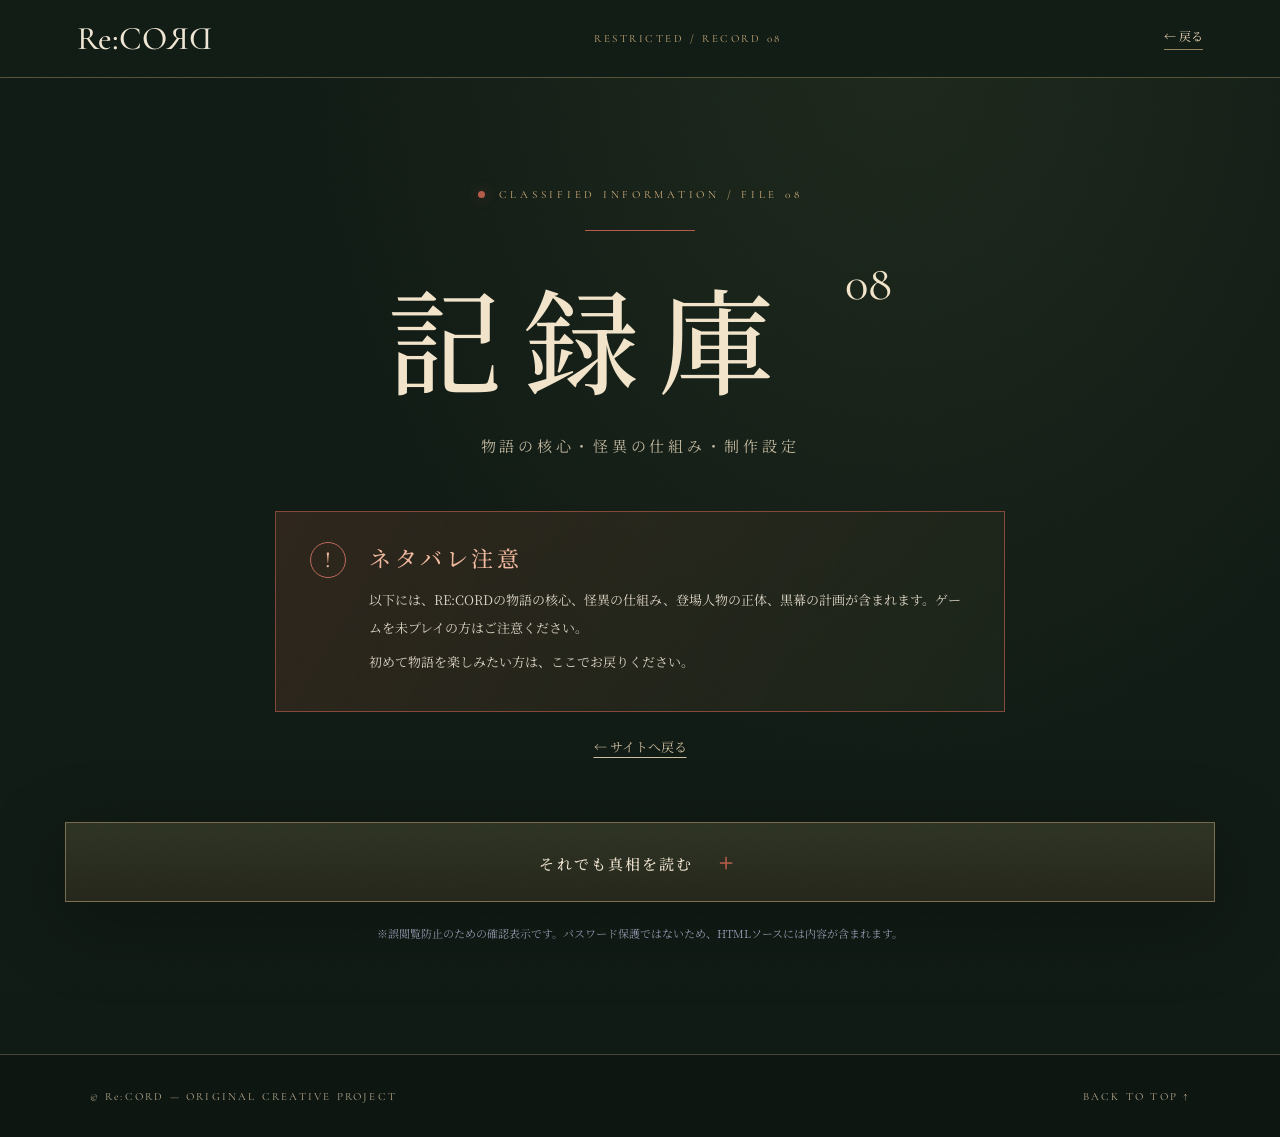
==== spoilers.html @ 34edbae8 "Add files via upload" ====
<!DOCTYPE html>

<html lang="ja">
<head>
<meta charset="utf-8"/>
<meta content="width=device-width, initial-scale=1" name="viewport"/>
<meta content="#111815" name="theme-color"/>
<!-- 自動検索によるネタバレ露出の低減。パスワード保護ではありません。 -->
<meta content="noindex,nofollow,noarchive,nosnippet" name="robots"/>
<meta content="Re:CORDの制作設定アーカイブ。ネタバレ注意。" name="description"/>
<title>記録庫 08｜Re:CORD — ネタバレ注意</title>
<link href="https://fonts.googleapis.com" rel="preconnect"/>
<link crossorigin="" href="https://fonts.gstatic.com" rel="preconnect"/>
<link href="https://fonts.googleapis.com/css2?family=Cormorant+Garamond:wght@400;500;600&amp;family=Noto+Sans+JP:wght@400;500;600&amp;family=Noto+Serif+JP:wght@400;500;600&amp;display=swap" rel="stylesheet"/>
<link href="style.css" rel="stylesheet"/>
<link href="night.css" rel="stylesheet"/>
<link href="spoilers.css" rel="stylesheet"/>
<link href="v8.css" rel="stylesheet"/><link href="v10.css" rel="stylesheet"/><link href="v11.css" rel="stylesheet"/><link href="v12.css" rel="stylesheet"/><link href="v13-wafu.css" rel="stylesheet"/></head>
<body class="spoiler-page">
<a class="skip-link" href="#main">メインコンテンツへ移動</a>
<div aria-hidden="true" class="film-grain"></div><div aria-hidden="true" class="scanline-overlay"></div>
<header class="archive-header">
<a aria-label="Re:CORD トップページへ戻る" class="archive-brand" href="index.html#top"><span aria-hidden="true">Re:CO<span class="mirrored">R</span><span class="mirrored">D</span></span></a>
<span>RESTRICTED / RECORD 08</span>
<a href="index.html#archive">← 戻る</a>
</header>
<main class="classified-main" id="main">
<section aria-labelledby="classifiedTitle" class="classified-hero">
<span class="classified-overline"><span aria-hidden="true" class="classified-light"></span> CLASSIFIED INFORMATION / FILE 08</span>
<div class="classified-rule"></div>
<h1 class="classified-title-japanese" id="classifiedTitle">記録庫 <span>08</span></h1>
<p class="classified-ja">物語の核心・怪異の仕組み・制作設定</p>
<div class="classified-alert" role="note"><span aria-hidden="true" class="warning-icon">!</span><div><strong>ネタバレ注意</strong><p>以下には、RE:CORDの物語の核心、怪異の仕組み、登場人物の正体、黒幕の計画が含まれます。ゲームを未プレイの方はご注意ください。</p><p>初めて物語を楽しみたい方は、ここでお戻りください。</p></div></div>
<div class="classified-actions"><a class="classified-back" href="index.html#archive">← サイトへ戻る</a></div>
</section>
<section aria-label="ネタバレの閲覧確認" class="classified-reveal">
<!-- details は明示操作するまで閉じている。シナリオの内容は下に格納。 -->
<details class="spoiler-gate" id="spoilerGate">
<summary><span class="gate-closed">それでも真相を読む <span aria-hidden="true">＋</span></span><span class="gate-open">記録を閉じる <span aria-hidden="true">－</span></span></summary>
<div class="spoiler-content" id="spoilerContent">
<div class="archive-reader-heading" id="recordIndex"><p class="archive-reader-overline">ACCESS GRANTED / CONFIDENTIAL RECORDS</p><h2>機密記録一覧</h2><p class="archive-reader-count">全13件の記録 ＋ 未確定事項</p><p class="archive-reader-description">読みたい項目を目次から選べます。以下は物語の核心を含む制作設定です。</p></div><details class="archive-mobile-index"><summary>記録の目次を開く<span>全14項目 ＋</span></summary><nav aria-label="記録庫の目次" class="archive-mobile-toc"><p class="archive-index-label">FILE INDEX / 目次</p><div class="archive-index-group"><p class="archive-index-group-title">01 / 世界と怪異</p><a href="#record-01"><span class="archive-index-number">01</span><span>伊良坂町と彼岸の秘密</span></a><a href="#record-02"><span class="archive-index-number">02</span><span>「十三段目」の発生条件</span></a><a href="#record-03"><span class="archive-index-number">03</span><span>写世（うつしよ）</span></a><a href="#record-04"><span class="archive-index-number">04</span><span>みどりさまの真実</span></a><a href="#record-05"><span class="archive-index-number">05</span><span>黒幕の計画</span></a></div><div class="archive-index-group"><p class="archive-index-group-title">02 / 事件と手がかり</p><a href="#record-06"><span class="archive-index-number">06</span><span>湊人と謎の少年の秘密</span></a><a href="#record-07"><span class="archive-index-number">07</span><span>灯寄せ（ひよせ）</span></a><a href="#record-08"><span class="archive-index-number">08</span><span>常世石（とこよいし）</span></a><a href="#record-09"><span class="archive-index-number">09</span><span>プロローグの詳細展開</span></a></div><div class="archive-index-group"><p class="archive-index-group-title">03 / 登場人物の秘密</p><a href="#record-10"><span class="archive-index-number">10</span><span>黒瀬朱音の秘密</span></a><a href="#record-11"><span class="archive-index-number">11</span><span>月森澪の正体と覚醒</span></a><a href="#record-12"><span class="archive-index-number">12</span><span>美原湊人の失踪の経緯</span></a><a href="#record-13"><span class="archive-index-number">13</span><span>謎の少年の道案内と結末</span></a></div><div class="archive-index-group"><p class="archive-index-group-title">04 / 未確定事項</p><a href="#record-14"><span class="archive-index-number">--</span><span>未確定の設定</span></a></div></nav></details><div class="archive-reading-layout"><nav aria-label="記録庫の目次" class="archive-toc"><p class="archive-index-label">FILE INDEX / 目次</p><div class="archive-index-group"><p class="archive-index-group-title">01 / 世界と怪異</p><a href="#record-01"><span class="archive-index-number">01</span><span>伊良坂町と彼岸の秘密</span></a><a href="#record-02"><span class="archive-index-number">02</span><span>「十三段目」の発生条件</span></a><a href="#record-03"><span class="archive-index-number">03</span><span>写世（うつしよ）</span></a><a href="#record-04"><span class="archive-index-number">04</span><span>みどりさまの真実</span></a><a href="#record-05"><span class="archive-index-number">05</span><span>黒幕の計画</span></a></div><div class="archive-index-group"><p class="archive-index-group-title">02 / 事件と手がかり</p><a href="#record-06"><span class="archive-index-number">06</span><span>湊人と謎の少年の秘密</span></a><a href="#record-07"><span class="archive-index-number">07</span><span>灯寄せ（ひよせ）</span></a><a href="#record-08"><span class="archive-index-number">08</span><span>常世石（とこよいし）</span></a><a href="#record-09"><span class="archive-index-number">09</span><span>プロローグの詳細展開</span></a></div><div class="archive-index-group"><p class="archive-index-group-title">03 / 登場人物の秘密</p><a href="#record-10"><span class="archive-index-number">10</span><span>黒瀬朱音の秘密</span></a><a href="#record-11"><span class="archive-index-number">11</span><span>月森澪の正体と覚醒</span></a><a href="#record-12"><span class="archive-index-number">12</span><span>美原湊人の失踪の経緯</span></a><a href="#record-13"><span class="archive-index-number">13</span><span>謎の少年の道案内と結末</span></a></div><div class="archive-index-group"><p class="archive-index-group-title">04 / 未確定事項</p><a href="#record-14"><span class="archive-index-number">--</span><span>未確定の設定</span></a></div></nav><div class="archive-files"><section aria-label="世界と怪異" class="archive-chapter"><div class="archive-chapter-head"><p>CHAPTER 01 / WORLD / ANOMALIES</p><h2>世界と怪異</h2></div><article class="secret-group" id="record-01"><div class="secret-index">FILE / 08-01</div><h3>伊良坂町と彼岸の秘密</h3><p class="secret-paragraph">伊良坂町は、現世である「此岸」と死者の世界に通じる「彼岸」の境界が、もともと不安定な土地である。</p><p class="secret-paragraph">そのため、特定の条件がそろうと、生きた人間でも彼岸に迷い込むことがある。</p><p class="secret-paragraph">町で長年繰り返されている失踪事件の一部は、この現象に関係している。</p><p class="secret-paragraph">彼岸へ渡った人間が、必ずしも帰還できないわけではない。</p></article><article class="secret-group" id="record-02"><div class="secret-index">FILE / 08-02</div><h3>「十三段目」の発生条件</h3><p class="secret-paragraph">伊良坂高等学校の屋上へ続く階段に存在する怪談。</p><p class="secret-paragraph">この怪異が成立する条件には、次の二つが関わっている。</p><p class="secret-paragraph"><strong>階段の段数を数えること。</strong> そして <strong>その行為を別の人間に観測されること。</strong></p><p class="secret-paragraph">条件が重なると、通常は存在しない階へと入り込み、彼岸に迷い込んでしまう。</p><p class="secret-paragraph">プロローグでは、主人公が階段を数えているところを幼なじみに目撃され、二人とも彼岸へ移動する。</p></article><article class="secret-group" id="record-03"><div class="secret-index">FILE / 08-03</div><h3>写世（うつしよ）</h3><p class="secret-paragraph"><strong>湊人（明人の兄）がかつて使用していた特殊なカメラ。</strong></p><p class="secret-paragraph">写真を撮影することで、その場所を一時的に彼岸側へと変化させ、通常の世界では見えない文字や道具を発見できる。</p><p class="secret-paragraph">彼岸で手に入れた特定の道具を、此岸へ持ち帰ることもできる。</p><p class="secret-paragraph">プロローグでは主人公が彼岸の教室で発見する。その時点では、湊人の持ち物だったことやカメラの正体は明かされない。</p></article><article class="secret-group" id="record-04"><div class="secret-index">FILE / 08-04</div><h3>みどりさまの真実</h3><p class="secret-paragraph">穂澄神社に祀られている豊作の神。</p><p class="secret-paragraph">かつて人間との間に、敬意と奉納を受ける代わりに豊かな実りを与えるという約束が存在した。</p><p class="secret-paragraph">しかし時代とともに信仰や奉納が減り、神は人間が約束を破ったと考えるようになる。</p><p class="secret-paragraph">かつて人々に恵みを与えていた神は、次第にその怒りを募らせていく。</p><p class="secret-paragraph">本来の呼び名「実りさま」が時代とともに訛り、「みどりさま」になったという由来を持つ。</p></article><article class="secret-group" id="record-05"><div class="secret-index">FILE / 08-05</div><h3>黒幕の計画</h3><p class="secret-paragraph">みどりさまは、彼岸に生きた人間を集め、その魂を喰らうことを企てている。</p><p class="secret-paragraph">魂を失った人間の肉体を怪異の器として利用し、彼らを率いて此岸へ進出する。</p><p class="secret-paragraph">最終的な目的は、<strong>百鬼夜行によって此岸と彼岸の関係を逆転させること。</strong></p><p class="secret-paragraph">そのために、湊人の存在と人を救おうとする意志までも利用している。</p></article><a class="archive-chapter-back" href="#recordIndex">目次に戻る ↑</a></section><section aria-label="事件と手がかり" class="archive-chapter"><div class="archive-chapter-head"><p>CHAPTER 02 / INVESTIGATION / EVENTS</p><h2>事件と手がかり</h2></div><article class="secret-group" id="record-06"><div class="secret-index">FILE / 08-06</div><h3>湊人と謎の少年の秘密</h3><p class="secret-paragraph">湊人（明人の兄）は、伊良坂町の失踪事件の謎を解明しようとしていた。</p><p class="secret-paragraph">しかし調査の過程で、みどりさまに欺かれ、「黄泉戸喫（よもつへぐい）」を行ってしまう。</p><p class="secret-paragraph">その結果、湊人の存在は分かたれ、その半身が謎の少年の姿となった。</p><p class="secret-paragraph">少年は不完全な記憶しか持たず、主人公が自分の弟であることも認識していない。</p><p class="secret-paragraph">しかし湊人が持っていた「人を助けたい」という意志は残っている。</p><p class="secret-paragraph">少年は迷い人を此岸へ帰そうとしているが、みどりさまによって帰還経路の行き先がすり替えられていることには気づいていない。</p><p class="secret-paragraph">一方、みどりさまはその善意を利用し、人々を彼岸の一か所へ集めている。</p><p class="secret-paragraph">また、湊人に似た人物の目撃談にも黒幕の介入がある。</p><p class="secret-paragraph">少年の正体と「観測」の関係に関する詳しいルールは、今後詰める。</p><p class="secret-paragraph">これは物語の根幹に関わる秘密として扱う。</p></article><article class="secret-group" id="record-07"><div class="secret-index">FILE / 08-07</div><h3>灯寄せ（ひよせ）</h3><p class="secret-paragraph">彼岸へ迷い込んだ人々が集まる場所。</p><p class="secret-paragraph">少年は人々を救うために行動しているが、その結果が黒幕による生者の収集に利用されている。</p><p class="secret-paragraph">「灯りを頼りに集まる」という救いの意味と、「魂を集める」という恐ろしい意味を持つ場所。</p><p class="secret-paragraph">具体的な外観や内部構造は未決定。</p></article><article class="secret-group" id="record-08"><div class="secret-index">FILE / 08-08</div><h3>常世石（とこよいし）</h3><p class="secret-paragraph">此岸と彼岸をつなぐ仕組みに関わる重要な石。</p><p class="secret-paragraph">主人公が物語の終盤で、二つの世界をつなぐバイパスを断ち切ろうとする展開に関係する。</p><p class="secret-paragraph">ただし、常世石自体が通路なのか、接続を維持する要石なのか、破壊や解除の具体的な方法はまだ確定していない。</p></article><article class="secret-group" id="record-09"><div class="secret-index">FILE / 08-09</div><h3>プロローグの詳細展開</h3><p class="secret-paragraph">主人公に手がかりを残したのは、実は謎の少年。ただし、この事実はプロローグでは明かされない。</p><ol class="secret-ordered"><li>日常の学校生活の中で、二人の生徒が「十三段目」と湊人に似た人物の目撃談を話す。</li><li>湊人の特徴に関する話を聞いた主人公が、二人に詳しい話を尋ねる。</li><li>幼なじみが危険な場所へ向かおうとする主人公を心配する。</li><li>主人公が放課後、屋上階段で段数を数える。</li><li>後を追ってきた幼なじみがその姿を目撃し、怪談の条件が成立する。</li><li>二人は彼岸へ迷い込む。</li><li>探索の途中で離ればなれになった主人公が「虚面」に遭遇する。</li><li>主人公は教室に隠れ、物音を立てずに怪異をやり過ごす。</li><li>その教室で古いカメラ「写世」を発見する。</li><li>撮影によって、普段は見えない文字が浮かび上がる。</li><li>文字を手がかりに幼なじみを探し、閉じ込められた部屋を見つける。</li><li>「鍵は、時の止まった場所に」という手がかりから、止まった時計の裏にある鍵を見つける。</li><li>幼なじみを救出し、二人で現世への帰還を目指す。</li></ol></article><a class="archive-chapter-back" href="#recordIndex">目次に戻る ↑</a></section><section aria-label="登場人物の秘密" class="archive-chapter"><div class="archive-chapter-head"><p>CHAPTER 03 / CHARACTER / SECRETS</p><h2>登場人物の秘密</h2></div><article class="secret-group" id="record-10"><div class="secret-index">FILE / 08-10</div><h3>黒瀬朱音の秘密</h3><p class="secret-paragraph">朱音は生まれつき怪異を引き寄せる体質を持つ。しかし本人には怪異が見えず、その体質にも気づいていない。</p><p class="secret-paragraph">幼少期のいじめはこの体質と関係しており、みどりさまも関与していた。具体的な仕組みと関与の方法は未確定。</p><p class="secret-paragraph">幼い頃に朱音を助けたのは明人。朱音にとって忘れられない出来事であり、明人への憧れと恋愛感情につながっているが、明人自身は覚えていない。</p><p class="secret-paragraph">朱音の対人洞察力は怪異による能力ではなく、本人の経験から身についたもの。</p></article><article class="secret-group" id="record-11"><div class="secret-index">FILE / 08-11</div><h3>月森澪の正体と覚醒</h3><p class="secret-paragraph">澪は彼岸の住人。人間の身体を「器」として怪異の魂が宿った存在であり、元の身体の持ち主本人ではない。</p><p class="secret-paragraph">澪の魂は「穢れのない澄んだ状態」だった。具体的な理由と性質の影響はまだ未確定。</p><p class="secret-paragraph">物語序盤では澪自身もその正体を知らず、自分の過去も覚えていない。正体を知った際には、仲間に嫌われないかを心配するが、全員に受け入れられる。</p><p class="secret-paragraph">その後、仲間を守りたい思いから守護・結界の力が覚醒する。淡く半透明な光の障壁を展開し、怪異の攻撃から仲間を守る。治癒・浄化などの能力は現時点では設定していない。</p></article><article class="secret-group" id="record-12"><div class="secret-index">FILE / 08-12</div><h3>美原湊人の失踪の経緯</h3><p class="secret-paragraph">美原湊人は美原家に伝わる「導き手」の役割を担っていた。神代家とは長い協力関係にあり、神代怜は親友で信頼できる相棒。</p><p class="secret-paragraph">みどりさまが仕組んだ捜索依頼を受けて向かった先で、湊人は本当に助けを必要としていた人物を救助した。救助された人物は罠を知らず、感謝のお礼として偶然持っていたリンゴを渡す。</p><p class="secret-paragraph">湊人がそのリンゴを口にしたことで「黄泉戸喫（よもつへぐい）」が成立。異変を自覚する前に彼岸へ引き込まれ、その存在は分かたれた。リンゴは禁断の果実を象徴するが、詳しい仕組みは未確定。</p><p class="secret-paragraph">湊人と救助された人物の善意が、豊作の神であるみどりさまに利用された事件。湊人は罠を予見していたわけではない。</p></article><article class="secret-group" id="record-13"><div class="secret-index">FILE / 08-13</div><h3>謎の少年の道案内と結末</h3><p class="secret-paragraph">謎の少年は、湊人の存在から分かれた半身。少年自身はその正体を知らず、湊人としての記憶も持っていない。</p><p class="secret-paragraph">少年は善意で迷い人を正しいはずの帰還経路へ案内している。しかし、みどりさまが行き先を変更したため、実際には人々をみどりさまのもとへ送り込んでしまっていた。</p><p class="secret-paragraph">少年と明人は、みどりさまから同時に真実を知らされる。少年は深く後悔するが、明人は人を救いたいという思いが本物だったことを伝え、少年は再び立ち上がる。</p><p class="secret-paragraph">物語終盤、少年は湊人の半身であることを知り、元の存在へ戻ることを受け入れる。明人との間に生まれた友情は本物だが、少年としての独立した存在は消える。</p><p class="secret-paragraph">湊人へ戻った後、湊人には少年として過ごした間の記憶が一切残らない。明人は少年に別れを告げ、帰ってきた湊人と再会する。</p></article><a class="archive-chapter-back" href="#recordIndex">目次に戻る ↑</a></section><section aria-label="未確定事項" class="archive-chapter"><div class="archive-chapter-head"><p>CHAPTER 04 / PENDING / CONCEPTS</p><h2>未確定事項</h2></div><section class="secret-group pending-settings" id="record-14"><div class="secret-index">FILE / UNCONFIRMED</div><h3>未確定の設定</h3><p class="secret-paragraph">以下は正式設定として追加せず、今後の制作で決定する項目です。</p><ul><li>謎の少年の正式な名前（必要であれば）と、容姿の詳細</li><li>登場人物の具体的な外見や、未確定のプロフィール情報</li><li>常世石の設置場所や正確な機能</li><li>灯寄せの外観と内部構造</li><li>豊作祭で行われる具体的な儀式</li><li>写世の能力の制限や使用条件の詳細</li><li>終盤の具体的なシーン・台詞と、未確定の結末の細部</li><li>発売日・対応機種・価格などの商品情報</li></ul></section><a class="archive-chapter-back" href="#recordIndex">目次に戻る ↑</a></section></div></div><div class="secret-finish"><span>END OF FILE 08</span><a href="index.html#top">本編サイトへ戻る　↗</a></div></div>
</details>
<p class="classified-footnote">※誤閲覧防止のための確認表示です。パスワード保護ではないため、HTMLソースには内容が含まれます。</p>
</section>
</main>
<footer class="site-footer"><span>© Re:CORD — ORIGINAL CREATIVE PROJECT</span><a href="index.html#top">BACK TO TOP ↑</a></footer>
</body>
</html>
---- style.css ----
/* ============================
   Re:CORD | IMAGE-READY SITE TEMPLATE
   Replace images in assets/images; no HTML edits needed.
   Palette: midnight #070A17, blue #121B43, warm #F46F45
   ============================ */
:root{--bg:#070A17;--bg2:#0B1024;--blue:#101B40;--paper:#F4F1ED;--muted:#ABB2C6;--faint:#69728A;--warm:#F46F45;--line:rgba(208,215,240,.23);--font-jp:'Noto Serif JP','Yu Mincho','Hiragino Mincho ProN',serif;--font-latin:'Cormorant Garamond',Georgia,serif;--sans:'Noto Sans JP','Yu Gothic',sans-serif}
*,*::before,*::after{box-sizing:border-box}html{scroll-behavior:smooth;scroll-padding-top:78px}body{margin:0;background:var(--bg);color:var(--paper);font-family:var(--font-jp);font-weight:400;overflow-x:hidden}body.dialog-open{overflow:hidden}a{color:inherit;text-decoration:none}button{font:inherit;cursor:pointer;color:inherit}a,button{-webkit-tap-highlight-color:transparent}img{display:block;max-width:100%}::selection{background:var(--warm);color:var(--bg)}:focus-visible{outline:2px solid var(--warm);outline-offset:5px}.skip-link{position:fixed;top:-100px;left:12px;background:white;color:#111;padding:13px 18px;z-index:999}.skip-link:focus{top:12px}
.film-grain{position:fixed;inset:-10%;z-index:250;pointer-events:none;opacity:.13;background-image:url('data:image/svg+xml,%3Csvg xmlns="http://www.w3.org/2000/svg" viewBox="0 0 180 180"%3E%3Cfilter id="f"%3E%3CfeTurbulence type="fractalNoise" baseFrequency="0.8" numOctaves="3" stitchTiles="stitch"/%3E%3C/filter%3E%3Crect width="100%25" height="100%25" filter="url(%23f)" opacity=".4"/%3E%3C/svg%3E');background-size:220px;mix-blend-mode:screen}
.scanline-overlay{pointer-events:none;position:fixed;inset:0;z-index:249;opacity:.25;background:repeating-linear-gradient(to bottom,transparent 0,transparent 3px,rgba(0,0,0,.2) 4px,transparent 5px);background-size:100% 5px}
.container{max-width:1290px;margin:auto;width:100%}.site-header{position:fixed;left:0;right:0;top:0;height:76px;display:flex;justify-content:space-between;align-items:center;gap:20px;padding:0 clamp(21px,4.8vw,80px);border-bottom:1px solid rgba(255,255,255,.18);background:rgba(4,8,22,.58);backdrop-filter:blur(14px);z-index:200;transition:background .3s}.site-header.scrolled{background:rgba(5,9,22,.94)}.brand{display:flex;align-items:center;gap:20px;white-space:nowrap;font:500 30px/.9 var(--font-latin);letter-spacing:.015em}.brand small{font:400 10px/1.4 var(--font-jp);letter-spacing:.17em;color:var(--muted);padding-left:20px;border-left:1px solid var(--line)}.mirrored{display:inline-block;transform:scaleX(-1);transform-origin:center}.nav{display:flex;align-items:center;gap:clamp(15px,2.4vw,37px)}.nav a{font:500 12px/1 var(--font-latin);letter-spacing:.2em;transition:color .25s;position:relative}.nav a:hover,.nav a:focus-visible{color:#FF9C7B}.nav a::after{content:'';position:absolute;left:0;bottom:-14px;width:0;height:1px;background:var(--warm);transition:width .25s}.nav a:hover::after{width:100%}.menu-toggle{display:none;background:none;border:0;padding:9px}.menu-toggle span{display:block;width:26px;height:2px;background:#fff;margin:5px 0;transition:transform .25s}
/* image slots: image hides placeholder when file loads */
.asset-slot{position:absolute;inset:0;overflow:hidden;background:radial-gradient(ellipse at 50% 90%,rgba(245,108,54,.14),transparent 45%),linear-gradient(130deg,#0D1330,#171B3F 45%,#070B1A);isolation:isolate}.asset-slot>img{position:absolute;inset:0;width:100%;height:100%;object-fit:cover;display:none}.asset-slot.has-image>img{display:block}.asset-placeholder{position:absolute;inset:0;display:flex;flex-direction:column;align-items:center;justify-content:center;text-align:center;gap:9px;color:#A7B0C9;font:400 11px/1.5 var(--sans);letter-spacing:.1em;padding:20px;background:radial-gradient(ellipse at 55% 55%,rgba(57,70,122,.12),transparent 50%)}.asset-slot.has-image>.asset-placeholder{display:none}.asset-placeholder::before{content:'';display:block;width:64px;height:48px;border:1px solid rgba(196,207,241,.28);background:linear-gradient(135deg,transparent 48%,rgba(196,207,241,.15) 49%,rgba(196,207,241,.15) 51%,transparent 52%);margin-bottom:12px}.asset-path{color:#E88A72;font-size:10px;letter-spacing:.26em}.asset-name{color:#E3E5ED;font:500 16px var(--font-latin);letter-spacing:.08em}.asset-placeholder>span:last-child{font-size:10px;letter-spacing:.11em}
/* Hero */
.hero{height:100svh;min-height:680px;max-height:1180px;position:relative;isolation:isolate;display:flex;align-items:center;justify-content:center;overflow:hidden;text-align:center;background:#080C20}.hero-image{z-index:-4}.hero-image>img{filter:saturate(.82) brightness(.68);animation:heroZoom 24s ease-in-out infinite alternate}.hero-placeholder{opacity:.66}.hero-placeholder::before{width:112px;height:75px}.hero-placeholder .asset-name{font-size:22px}.hero-shade{position:absolute;inset:0;z-index:-3;background:linear-gradient(90deg,rgba(5,7,23,.56),rgba(4,6,18,.12) 45%,rgba(4,6,17,.42)),linear-gradient(180deg,rgba(5,6,19,.38),transparent 25%,transparent 56%,rgba(4,6,17,.83))}.hero-vignette{position:absolute;inset:0;z-index:-2;background:radial-gradient(ellipse at 50% 45%,transparent 12%,rgba(3,4,15,.28) 57%,rgba(3,4,13,.7))}.hero::before{content:'';position:absolute;inset:0;z-index:-1;pointer-events:none;background:radial-gradient(ellipse at 79% 29%,rgba(248,78,29,.09),transparent 19%),radial-gradient(ellipse at 48% 72%,rgba(27,52,145,.15),transparent 34%)}.viewfinder{position:absolute;inset:0;pointer-events:none}.viewfinder>span{position:absolute;width:23px;height:23px;border:1px solid #E3E7F6;opacity:.76}.viewfinder>span:nth-child(1){left:0;top:0;border-right:0;border-bottom:0}.viewfinder>span:nth-child(2){right:0;top:0;border-left:0;border-bottom:0}.viewfinder>span:nth-child(3){left:0;bottom:0;border-right:0;border-top:0}.viewfinder>span:nth-child(4){right:0;bottom:0;border-left:0;border-top:0}.hero-viewfinder{inset:107px 42px 38px}.hero-rec{position:absolute;right:70px;top:112px;display:flex;align-items:center;gap:11px;font:400 12px var(--font-latin);letter-spacing:.2em;color:#F1F0F4}.hero-rec>b,.capture-top>b{display:inline-block;width:8px;height:8px;border-radius:50%;background:var(--warm);box-shadow:0 0 15px rgba(244,111,69,.8);animation:recBlink 2.4s infinite}.hero-rec>span{color:var(--muted);margin-left:16px}.hero-center{position:relative;z-index:2;margin-top:45px;padding:40px 20px;max-width:1100px;width:100%;text-shadow:0 4px 35px rgba(0,0,0,.65)}.hero-eyebrow{font:400 12px var(--font-latin);letter-spacing:.46em;color:#B6BCD2;margin:0 0 5px}.hero-logo{font:500 clamp(104px,15vw,244px)/.98 var(--font-latin);letter-spacing:-.05em;margin:0;color:#FFFCF6;white-space:nowrap;font-variant-ligatures:none;filter:drop-shadow(0 0 7px rgba(226,226,255,.25))}.hero-ruby{margin:0 0 41px;font:400 13px var(--font-jp);letter-spacing:.64em}.hero-copy{font:500 clamp(16px,1.7vw,24px)/2.1 var(--font-jp);letter-spacing:.19em;margin:0 0 39px}.hero-actions{display:flex;justify-content:center;flex-wrap:wrap;gap:12px}.outline-button{min-width:179px;min-height:51px;border:1px solid rgba(255,255,255,.62);background:rgba(7,10,25,.35);display:inline-flex;align-items:center;justify-content:center;gap:23px;padding:12px 23px;font:500 13px var(--font-jp);letter-spacing:.13em;transition:background .25s,border-color .25s,transform .25s}.outline-button span{font:22px/1 var(--font-latin)}.outline-button:hover{background:rgba(244,111,69,.25);border-color:var(--warm);transform:translateY(-2px)}.outline-button--light{background:rgba(255,255,255,.09)}.hero-bottom{position:absolute;left:clamp(26px,6vw,90px);right:clamp(26px,6vw,90px);bottom:45px;display:flex;justify-content:space-between;align-items:center;gap:20px;color:#B7BFD4;font:400 11px var(--font-latin);letter-spacing:.25em}.scroll-hint{display:flex;gap:17px;align-items:center}.scroll-hint span{font:25px var(--font-latin);animation:arrowFloat 2s ease-in-out infinite}.signal-strip{overflow:hidden;border-top:1px solid var(--line);border-bottom:1px solid var(--line);padding:18px 0;display:flex;justify-content:space-evenly;gap:12px;color:#8994B5;white-space:nowrap;background:#070A16;font:400 11px var(--font-latin);letter-spacing:.4em}.signal-strip span:nth-child(2){color:var(--warm)}
/* Sections */
.section{position:relative;padding:clamp(90px,10vw,146px) clamp(24px,7vw,114px);background:var(--bg)}.section::before{content:'';position:absolute;inset:0;pointer-events:none;z-index:0;background:linear-gradient(180deg,transparent 95%,rgba(80,107,173,.1));opacity:.8}.section>.container{position:relative;z-index:1}.section-heading{display:flex;align-items:flex-end;gap:40px;margin-bottom:62px}.section-heading h2{font:500 clamp(70px,9vw,132px)/.8 var(--font-latin);letter-spacing:.045em;margin:14px 0 16px}.section-heading p{margin:0;font-size:12px;letter-spacing:.5em;color:#A7ACC0}.section-number,.overline,.small-label,.caption,.character-role,.character-note{font:400 11px var(--font-latin);letter-spacing:.26em;color:var(--warm)}.section-number{font-size:13px}.heading-line{height:1px;background:var(--line);flex:1;margin-bottom:27px}.small-label{font-family:var(--font-jp);letter-spacing:.16em;color:#B2BBD0}.dot{display:inline-block;width:6px;height:6px;background:var(--warm);margin-right:10px;vertical-align:middle}.reveal{opacity:0;transform:translateY(26px);transition:opacity .75s ease,transform .75s ease}.reveal.is-visible{opacity:1;transform:translateY(0)}
/* Story */
.story{background:radial-gradient(ellipse at 0% 65%,rgba(25,35,83,.45),transparent 55%),#0A0E24}.story-layout{display:grid;grid-template-columns:1fr 1.05fr;gap:clamp(45px,7vw,120px);align-items:center}.story-copy h3{margin:24px 0 35px;font:500 clamp(27px,3vw,43px)/1.8 var(--font-jp);letter-spacing:.1em}.story-copy h3 em{font-style:normal;color:#F0A58B}.story-copy p{max-width:520px;color:#BBC1D1;line-height:2.65;font-size:14px;letter-spacing:.035em;margin:0 0 18px}.story-copy p.story-end{margin-top:25px;color:#EDE9E3;font-weight:500}.story-aside{display:block;margin-top:42px;padding-top:25px;border-top:1px solid var(--line);font:400 11px var(--font-latin);letter-spacing:.3em;color:#929BB4}.photo-frame{position:relative;min-height:520px;background:#121A39;border:1px solid rgba(190,206,244,.4);padding:15px;box-shadow:25px 25px 0 -10px rgba(82,100,156,.11)}.photo-frame::before,.photo-frame::after{content:'';position:absolute;width:30px;height:30px;border-color:var(--warm);border-style:solid;z-index:5}.photo-frame::before{top:-11px;left:-11px;border-width:2px 0 0 2px}.photo-frame::after{right:-11px;bottom:-11px;border-width:0 2px 2px 0}.image-surface{inset:15px}.frame-label{position:absolute;bottom:25px;left:30px;font:400 11px var(--font-latin);letter-spacing:.25em;z-index:6;color:#fff;text-shadow:0 1px 4px #000}.frame-cross{position:absolute;top:31px;right:32px;z-index:6;color:var(--warm);font:24px var(--font-latin)}
/* World */
.world{background:#080C1E}.world-intro{display:flex;gap:40px;justify-content:space-between;align-items:end;margin:-10px 0 50px}.world-intro p{font-size:clamp(22px,2.65vw,36px);line-height:1.7;letter-spacing:.13em;margin:0}.world-intro p strong{font-weight:500;color:#D5D6E7}.world-intro>span{max-width:360px;color:#9EA7BD;font-size:13px;line-height:2.3}.world-grid{display:grid;grid-template-columns:repeat(3,minmax(0,1fr));gap:20px}.world-card{min-height:440px;position:relative;isolation:isolate;background:#152043;border:1px solid rgba(210,220,243,.22);display:flex;justify-content:space-between;flex-direction:column;padding:27px;overflow:hidden}.world-photo{z-index:-3}.world-photo>img{filter:saturate(.7) brightness(.68);transition:transform .7s}.world-card:hover .world-photo>img{transform:scale(1.045)}.world-card-shade{position:absolute;inset:0;z-index:-2;background:linear-gradient(180deg,rgba(5,8,23,.5),transparent 40%,rgba(3,6,19,.92))}.world-index{font:400 11px var(--font-latin);letter-spacing:.24em;color:#F7BDAC}.world-card-body h3{font:500 clamp(20px,2vw,29px)/1.5 var(--font-jp);margin:0 0 13px;letter-spacing:.07em}.world-card-body p{font:400 12px/2.25 var(--font-jp);color:#CCD0DD;margin:0}
/* Camera */
.camera-section{background:radial-gradient(ellipse at 80% 80%,rgba(36,40,102,.42),transparent 50%),#0C1026}.camera-grid{display:grid;grid-template-columns:.82fr 1.18fr;gap:clamp(40px,6vw,80px);align-items:center}.camera-description h3{font:500 clamp(24px,2.7vw,37px)/1.85 var(--font-jp);letter-spacing:.11em;margin:25px 0 34px}.camera-description p:not(.overline,.caption){font:400 14px/2.7 var(--font-jp);color:#B9C0D0;margin:0 0 17px}.capture-button{margin-top:31px;display:flex;align-items:center;justify-content:space-between;gap:28px;padding:16px 25px;width:min(100%,330px);border:1px solid #E6D7D0;background:rgba(244,111,69,.06);transition:background .3s}.capture-button:hover{background:rgba(244,111,69,.2)}.capture-icon{font-size:22px}.capture-button>span:nth-child(2){font:500 13px var(--font-jp);letter-spacing:.15em}.capture-button>span:last-child{font-size:22px}.caption{color:#8A94AF;line-height:2;margin-top:18px;letter-spacing:.02em;font-family:var(--sans);font-size:10px}.capture-stage{aspect-ratio:1.37;min-height:390px;position:relative;overflow:hidden;border:1px solid rgba(225,230,249,.45);background:#0B1533;isolation:isolate}.capture-background{z-index:-3}.capture-background>img{filter:brightness(.62) saturate(.65)}.capture-tint{z-index:-2;position:absolute;inset:0;background:linear-gradient(135deg,rgba(6,9,25,.12),rgba(6,8,24,.43))}.capture-frame{inset:27px}.capture-top,.capture-footer{position:absolute;z-index:3;font:400 11px var(--font-latin);letter-spacing:.25em;color:#E0E7FA}.capture-top{top:25px;left:29px;display:flex;align-items:center;gap:12px}.capture-top>b{margin-left:5px;width:6px;height:6px}.capture-footer{bottom:29px;right:28px}.capture-cross{position:absolute;left:50%;top:50%;transform:translate(-50%,-50%);font:36px var(--font-latin);color:#E8B29F;opacity:.8}.capture-secret{position:absolute;z-index:4;left:50%;top:48%;transform:translate(-50%,-35%);width:90%;text-align:center;opacity:0;color:#fff;font:600 clamp(16px,2vw,27px)/2 var(--font-jp);letter-spacing:.16em;text-shadow:0 0 8px #fff,0 0 35px #f07255;transition:opacity .6s,transform .7s}.capture-stage.is-recorded .capture-secret{opacity:1;transform:translate(-50%,-50%)}.capture-stage.is-recorded .capture-background{filter:sepia(.7) hue-rotate(166deg) saturate(1.2)}.capture-stage.is-recorded .capture-cross{opacity:0}.capture-stage.is-recorded::after{content:'';position:absolute;inset:0;pointer-events:none;box-shadow:inset 0 0 110px rgba(242,94,65,.27);z-index:1}
/* Characters */
.characters{background:#090C1C}.section-intro{margin:-12px 0 55px;font:400 17px/2 var(--font-jp);letter-spacing:.15em;color:#B7C0D3}.character-grid{display:grid;grid-template-columns:.88fr 1.12fr;border-top:1px solid var(--line);border-bottom:1px solid var(--line);min-height:500px}.character-portrait{position:relative;background:linear-gradient(180deg,#1C2346,#0A0C21);border-right:1px solid var(--line);min-height:500px}.character-image{inset:23px}.character-image>img{object-fit:contain;object-position:center bottom}.portrait-number{position:absolute;bottom:35px;left:39px;font:400 12px var(--font-latin);letter-spacing:.25em;color:#F0C0AF;z-index:4}.character-details{padding:clamp(30px,4vw,75px)}.character-tabs{display:flex;gap:9px;border-bottom:1px solid var(--line);padding-bottom:27px;margin-bottom:45px}.character-tabs button{border:1px solid rgba(240,242,247,.25);background:rgba(250,250,250,.025);padding:13px 17px;min-width:85px;font:400 21px var(--font-latin);transition:border-color .2s,background .2s}.character-tabs button span{display:block;font:400 10px var(--font-jp);margin-top:7px;letter-spacing:.06em}.character-tabs button[aria-selected="true"]{border-color:var(--warm);background:rgba(244,111,69,.13)}.character-role{font-size:13px}.character-panel h3{font:500 clamp(35px,4vw,56px)/1.5 var(--font-jp);letter-spacing:.12em;margin:12px 0 21px}.character-panel p{max-width:500px;min-height:108px;margin:0;font:400 14px/2.65 var(--font-jp);color:#B7C0D1}.character-note{display:block;margin-top:50px;color:#6F7891;letter-spacing:.04em;font-family:var(--sans)}
/* Movie */
.movie-section{background:radial-gradient(ellipse at 50% 0%,rgba(32,42,90,.23),transparent 70%),#090D20}.movie-lead{text-align:center;font:400 clamp(16px,2vw,24px)/2 var(--font-jp);letter-spacing:.2em;margin:0 0 43px}.movie-thumb{display:block;position:relative;isolation:isolate;width:100%;aspect-ratio:2.1;border:1px solid rgba(221,222,238,.48);background:#131832;overflow:hidden;text-align:left}.movie-background{z-index:-3}.movie-background>img{filter:brightness(.63)}.movie-thumb::after{content:'';position:absolute;inset:0;z-index:-2;pointer-events:none;background:linear-gradient(0deg,rgba(5,8,26,.6),transparent 45%,rgba(5,8,26,.25))}.movie-top{position:absolute;top:25px;left:30px;right:30px;display:flex;justify-content:space-between;gap:20px;font:400 12px var(--font-latin);letter-spacing:.25em;color:#DFE2F2}.movie-top>span{color:#FDB499}.movie-play{position:absolute;left:50%;top:50%;transform:translate(-50%,-50%);display:grid;place-items:center;width:92px;height:92px;border:1px solid rgba(255,255,255,.9);background:rgba(8,10,24,.5);border-radius:50%;font-size:24px;padding-left:6px;transition:background .3s,transform .3s}.movie-thumb:hover .movie-play{transform:translate(-50%,-50%) scale(1.08);background:rgba(244,111,69,.3)}.movie-bottom{position:absolute;bottom:29px;left:31px;font:400 33px var(--font-latin);letter-spacing:.12em}.movie-bottom small{font:400 12px var(--font-jp);letter-spacing:.12em;margin-left:20px}.movie-footer{display:flex;justify-content:space-between;gap:22px;margin-top:26px;color:#A9B3C5;font:400 12px/2 var(--font-jp)}.movie-footer a{color:#F0B4A3;text-decoration:underline;text-underline-offset:6px}
/* Close */
.closing{position:relative;padding:100px clamp(24px,7vw,114px);background:radial-gradient(ellipse at 50% 100%,rgba(222,81,54,.22),transparent 40%),#060815;border-top:1px solid var(--line);text-align:center}.closing-copy{font:400 clamp(19px,2.5vw,30px)/2 var(--font-jp);letter-spacing:.17em;margin:0 0 74px}.closing-meta{display:flex;align-items:center;justify-content:center;gap:45px}.closing-logo{margin:0;font:500 55px/1 var(--font-latin)}.closing-meta>p:last-child{border-left:1px solid var(--line);padding-left:45px;font:400 12px/2.2 var(--font-jp);text-align:left;color:#A8AEC2}.site-footer{min-height:83px;padding:24px clamp(24px,7vw,114px);display:flex;justify-content:space-between;align-items:center;gap:25px;color:#7E89A3;border-top:1px solid var(--line);font:400 11px var(--font-latin);letter-spacing:.2em}.site-footer a:hover{color:var(--warm)}.back-to-top{position:fixed;right:23px;bottom:23px;z-index:100;width:46px;height:46px;background:rgba(8,13,31,.88);border:1px solid var(--line);font-size:22px;opacity:0;pointer-events:none;transform:translateY(20px);transition:opacity .2s,transform .2s}.back-to-top.is-visible{opacity:1;pointer-events:auto;transform:translateY(0)}
/* Video */
.video-dialog{position:fixed;inset:0;z-index:300;background:rgba(1,3,10,.94);display:none;align-items:center;justify-content:center;padding:25px}.video-dialog.is-open{display:flex}.dialog-inner{width:min(1120px,100%)}.dialog-head{display:flex;justify-content:space-between;align-items:center;padding:10px 0 15px;border-bottom:1px solid var(--line);font:400 18px var(--font-latin);letter-spacing:.25em}.dialog-close{background:none;border:1px solid var(--line);width:43px;height:43px;font-size:28px}.dialog-video{aspect-ratio:16/9;background:#000;margin-top:16px}.dialog-video iframe{border:0;width:100%;height:100%}.dialog-inner>p{font:400 12px var(--sans);color:#A9B4C8}.dialog-inner>p a{color:#F9B19C;text-decoration:underline}
@keyframes recBlink{50%{opacity:.25}}@keyframes arrowFloat{50%{transform:translateY(6px)}}@keyframes heroZoom{to{transform:scale(1.06)}}
@media (max-width:1050px){.brand small{display:none}.nav{gap:14px}.nav a{font-size:11px}.section{padding-left:5vw;padding-right:5vw}.story-layout{gap:45px}.photo-frame{min-height:450px}.camera-grid{gap:35px}.character-details{padding:37px}}
@media (max-width:760px){html{scroll-padding-top:65px}.site-header{height:65px;padding:0 23px}.brand{font-size:29px}.menu-toggle{display:block;z-index:3}.menu-toggle[aria-expanded="true"] span:nth-child(1){transform:translateY(7px) rotate(45deg)}.menu-toggle[aria-expanded="true"] span:nth-child(2){opacity:0}.menu-toggle[aria-expanded="true"] span:nth-child(3){transform:translateY(-7px) rotate(-45deg)}.nav{position:fixed;top:65px;left:0;right:0;display:flex;flex-direction:column;align-items:stretch;gap:0;background:rgba(5,8,22,.97);border-bottom:1px solid var(--line);padding:8px 25px 25px;opacity:0;visibility:hidden;transform:translateY(-12px);transition:.2s}.nav.is-open{opacity:1;visibility:visible;transform:translateY(0)}.nav a{padding:15px 6px;font-size:17px;border-bottom:1px solid var(--line)}.nav a::after{display:none}.hero{min-height:620px;height:100svh}.hero-viewfinder{inset:85px 19px 27px}.hero-rec{right:35px;top:93px;font-size:10px}.hero-rec>span{display:none}.hero-center{margin-top:18px}.hero-eyebrow{font-size:10px;letter-spacing:.26em}.hero-logo{font-size:clamp(76px,16.2vw,130px);letter-spacing:-.055em}.hero-ruby{font-size:10px;letter-spacing:.36em;margin-bottom:35px}.hero-copy{font-size:clamp(14px,3.4vw,18px);line-height:2.1;margin-bottom:30px}.hero-bottom{bottom:36px;left:25px;right:25px;font-size:9px}.hero-bottom>span:last-child{display:none}.signal-strip{font-size:10px}.section{padding:85px 25px}.section-heading{margin-bottom:41px;gap:15px}.section-heading h2{font-size:clamp(63px,16vw,105px)}.section-heading p{font-size:11px}.story-layout,.camera-grid,.character-grid{grid-template-columns:1fr}.story-copy h3{font-size:clamp(25px,6vw,36px)}.story-copy p{font-size:13px}.photo-frame{min-height:390px}.world-intro{display:block}.world-intro>span{display:block;margin-top:25px}.world-grid{grid-template-columns:1fr;gap:18px}.world-card{min-height:290px}.camera-grid{gap:38px}.capture-stage{min-height:290px}.character-portrait{min-height:390px;border-right:0;border-bottom:1px solid var(--line)}.character-details{padding:32px 0}.character-panel p{min-height:0}.character-note{margin-top:28px}.movie-thumb{aspect-ratio:1.44}.movie-top{font-size:10px;top:20px;left:18px;right:18px}.movie-top>span{display:none}.movie-bottom{font-size:27px;bottom:20px;left:18px}.movie-footer{display:block;font-size:11px}.movie-footer a{display:inline-block;margin-top:12px}.closing{padding:78px 22px}.closing-meta{flex-direction:column;gap:20px}.closing-meta>p:last-child{border:0;padding:0;text-align:center}.closing-copy{margin-bottom:42px}.site-footer{padding:25px;flex-direction:column;text-align:center;gap:13px;font-size:9px}}
@media(max-width:420px){.hero-logo{font-size:19vw}.hero-eyebrow{font-size:8px}.hero-actions{flex-direction:column;align-items:center}.outline-button{min-height:44px}.hero-copy{letter-spacing:.1em}.hero-bottom{font-size:8px}.photo-frame{min-height:325px}.character-tabs button{min-width:0;flex:1;padding:12px 8px}.character-tabs button span{font-size:9px}.section-heading h2{font-size:16vw}.movie-play{width:67px;height:67px;font-size:19px}}
@media (prefers-reduced-motion:reduce){html{scroll-behavior:auto}*,*::before,*::after{animation-duration:.01ms!important;transition-duration:.01ms!important}.reveal{opacity:1;transform:none}}
/* Placeholder guide must not sit under the hero headline */
.hero-placeholder{justify-content:flex-start;align-items:flex-start;text-align:left;padding:142px 0 0 clamp(42px,7vw,100px);opacity:.45;gap:4px}
.hero-placeholder::before{display:none}
.hero-placeholder .asset-name{font-size:15px}
.hero-placeholder>span:last-child{font-size:9px}
@media(max-width:760px){
  .hero-placeholder{padding:129px 0 0 30px}
  .camera-grid{grid-template-columns:minmax(0,1fr)}
  .camera-description,.capture-stage{min-width:0;width:100%}
  .section-heading>div{min-width:0}
  .section-heading .heading-line{min-width:0}
  .characters .section-heading h2{font-size:clamp(48px,12vw,82px)}
}
@media(min-width:761px){.story-copy h3{font-size:clamp(26px,2.45vw,38px)}}

/* Optional archive / spoiler area: no plot information is exposed here. */
.archive-teaser{padding-top:105px;padding-bottom:110px;background:radial-gradient(ellipse at 70% 50%,rgba(102,29,41,.16),transparent 53%),linear-gradient(155deg,#090B19,#100C1D);border-top:1px solid rgba(227,222,234,.14);border-bottom:1px solid rgba(227,222,234,.14)}
.archive-topline,.archive-bottomline{font:400 11px/1.6 var(--font-latin);letter-spacing:.32em;color:#9190AA;display:flex;justify-content:space-between;gap:16px}.archive-topline span:last-child{color:#E59B88}.archive-body{position:relative;display:flex;align-items:center;justify-content:center;padding:58px 10px 56px;border-top:1px solid rgba(247,246,255,.12);border-bottom:1px solid rgba(247,246,255,.12);margin-top:20px;text-align:center;min-height:330px;overflow:hidden}.archive-stamp{position:absolute;right:3%;top:50%;transform:translateY(-55%);font:400 clamp(220px,36vw,490px)/1 var(--font-latin);color:rgba(208,69,71,.09);pointer-events:none}.archive-copy{position:relative;z-index:1}.archive-kicker{font:400 12px var(--font-latin);letter-spacing:.38em;color:#D78B7D;margin:0 0 12px}.archive-copy h2{font:500 clamp(67px,12vw,150px)/.95 var(--font-latin);letter-spacing:.04em;margin:0 0 30px}.archive-number{font:400 clamp(21px,3vw,34px) var(--font-latin);color:var(--warm);letter-spacing:0;margin-left:10px;vertical-align:top}.archive-subtitle{font:500 clamp(14px,1.6vw,20px)/2 var(--font-jp);letter-spacing:.09em;margin:0 0 12px}.archive-note{font:400 12px/2.15 var(--font-jp);color:#B3B1C3;margin:0 auto 27px}.archive-entry{display:inline-flex;align-items:center;justify-content:space-between;gap:32px;min-height:52px;padding:13px 25px;border:1px solid #C28179;background:rgba(90,29,43,.24);font:500 13px/1.7 var(--font-jp);letter-spacing:.1em;transition:background .2s,transform .2s}.archive-entry:hover{background:rgba(150,55,65,.32);transform:translateY(-2px)}.archive-entry span{font-size:22px}.archive-bottomline{justify-content:flex-start;margin:22px 0 0}
@media(max-width:760px){.archive-teaser{padding-top:75px;padding-bottom:75px}.archive-topline{font-size:9px;letter-spacing:.13em}.archive-body{padding:55px 0 50px}.archive-copy h2{font-size:clamp(64px,16vw,110px)}.archive-note{font-size:11px}.archive-subtitle{font-size:14px}.archive-entry{max-width:100%;font-size:12px}}
---- night.css ----
/*
  Re:CORD — NIGHT STREET ART DIRECTION / v6
  Mood reference: user-supplied nocturnal street photograph with VHS grain.
  This file only changes appearance. Original interactions stay in script.js.

  Palette:
    夜の紺      #070A21
    深い藍      #101B51
    青い光      #1A3073
    街灯の橙    #F36A37 (light only, not generic UI fill)
    ロゴの白    #F1F0EB
*/
:root{
  --bg:#070A21;
  --bg2:#0C1334;
  --blue:#101B51;
  --paper:#F1F0EB;
  --muted:#AAB6D0;
  --faint:#69799B;
  --warm:#E5AE8D;
  --lamp:#F36A37;
  --line:rgba(203,218,253,.17);
}
body{background:#070A21;color:var(--paper)}
.film-grain{opacity:.17;mix-blend-mode:soft-light}
.scanline-overlay{opacity:.21;background:repeating-linear-gradient(to bottom,transparent 0,transparent 4px,rgba(0,0,0,.37) 5px,transparent 6px)}
.site-header{background:rgba(3,6,18,.42);border-bottom:1px solid rgba(225,230,255,.12);backdrop-filter:blur(7px);-webkit-backdrop-filter:blur(7px)}
.site-header.scrolled{background:rgba(5,8,26,.94)}
.brand{font-size:32px;letter-spacing:.01em}
.brand small{color:#9CA6BF}
.nav a{letter-spacing:.19em;color:#D8D9E4}
.nav a:hover,.nav a:focus-visible{color:#FFF9F3}
.nav a::after{background:#E9AB87}
/* Base image area: artistic but clearly replaceable; not mistaken for an actual scene. */
.asset-slot{background:radial-gradient(ellipse at 69% 16%,rgba(245,108,44,.08),transparent 31%),radial-gradient(ellipse at 45% 78%,rgba(34,63,153,.30),transparent 62%),linear-gradient(145deg,#070B22,#111D4B 59%,#070B1C)}
.asset-placeholder{background:linear-gradient(180deg,rgba(8,13,37,.08),rgba(3,5,16,.31));color:#8E9CBC}
.asset-path{color:#A8B9D8}
.asset-name{color:#E8E8F0}
.asset-placeholder::before{border-color:rgba(216,232,255,.23)}
/* Reference hero image is deliberately the exact image supplied by the user.
   It already contains the stylized R/D logo, so duplicate HTML lettering is visually hidden.
   Replacing /assets/images/hero.jpg turns the accessible HTML logo back on. */
.hero{background:radial-gradient(ellipse at 50% 20%,#142451 0%,#070A21 71%);min-height:680px;max-height:none}
.hero-image{background:#06091E}
.hero--reference .hero-image>img{filter:none;animation:none;object-fit:cover;object-position:center center}
.hero--custom .hero-image>img{filter:brightness(.75) saturate(.95);animation:heroZoom 26s ease-in-out infinite alternate}
.hero-shade{background:linear-gradient(180deg,rgba(3,5,17,.25) 0%,transparent 27%,transparent 53%,rgba(3,6,18,.37) 66%,rgba(2,4,14,.97) 100%)}
.hero-vignette{background:radial-gradient(ellipse at center,transparent 40%,rgba(1,2,9,.33) 88%)}
.hero::before{background:radial-gradient(ellipse at 65% 16%,rgba(243,106,55,.065),transparent 21%)}
.hero-viewfinder{display:none}
.hero-rec{top:113px;right:58px;color:rgba(232,237,253,.69);font-size:10px;opacity:.78}
.hero-rec>b,.capture-top>b{background:#F36A37;box-shadow:0 0 16px rgba(243,106,55,.6)}
.hero-center{padding:16px 20px;z-index:2;text-shadow:0 2px 22px rgba(0,0,0,.75)}
.hero--custom .hero-center{margin-top:5vh}
.hero--reference .hero-center{position:absolute;top:auto;bottom:calc(10vh + 42px);margin:0 auto;max-width:960px}
.hero--reference .hero-eyebrow,.hero--reference .hero-logo,.hero--reference .hero-ruby{
  position:absolute;clip:rect(0 0 0 0);clip-path:inset(50%);width:1px;height:1px;white-space:nowrap;overflow:hidden;margin:0;padding:0;
}
.hero--reference .hero-copy{font-size:clamp(16px,1.35vw,22px);font-weight:400;letter-spacing:.2em;line-height:2.1;margin-bottom:21px;color:#FCFBF5}
.hero--custom .hero-logo{font-size:clamp(98px,13.8vw,218px);font-weight:400;letter-spacing:-.058em;color:#F1F0EB}
.hero--custom .hero-ruby{font-size:12px}
.hero-actions{gap:13px}
.outline-button{border:1px solid rgba(240,239,231,.56);background:rgba(4,7,23,.55);min-width:177px;min-height:50px;letter-spacing:.12em;backdrop-filter:blur(4px)}
.outline-button:hover{background:rgba(15,28,79,.82);border-color:#EEE8DE;transform:translateY(-2px)}
.outline-button--light{background:rgba(4,7,23,.30)}
.hero-bottom{bottom:30px;color:rgba(217,221,239,.72)}
.scroll-hint{color:#E2E4EF}
.signal-strip{background:#06091D;color:#8795B8;border-color:rgba(206,221,255,.13);padding:14px 0}
.signal-strip span:nth-child(2){color:#F36A37;text-shadow:0 0 12px rgba(243,106,55,.75)}
/* Story, world and camera retain the earlier editorial structure but now feel nocturnal */
.section{background:#070A21}
.section::before{background:linear-gradient(180deg,transparent 90%,rgba(15,29,76,.16))}
.section-heading h2{font-weight:400;letter-spacing:.065em}
.section-heading p{color:#9DA8C3}
.section-number,.overline,.small-label,.caption,.character-role,.character-note{color:#ADC0E0}
.story{background:radial-gradient(ellipse at 78% 20%,rgba(22,48,114,.28),transparent 58%),linear-gradient(160deg,#080B23,#0A1230 56%,#070A20)}
.story-copy h3{font-weight:400}
.story-copy h3 em{color:#F1F0EB;text-decoration:underline;text-decoration-color:rgba(237,149,106,.65);text-underline-offset:12px;text-decoration-thickness:1px}
.story-copy p{color:#BEC6DB}
.story-copy .story-end{color:#E7E6E3}
.photo-frame{box-shadow:26px 22px 75px rgba(0,0,0,.18)}
.photo-frame::after{content:'';position:absolute;inset:0;pointer-events:none;background:linear-gradient(145deg,transparent 40%,rgba(5,11,27,.34));z-index:1}
.world{background:linear-gradient(180deg,#080C25,#09112D 45%,#090B21)}
.world-intro strong{color:#F2EEE9;font-weight:400}
.world-grid{gap:20px}
.world-card{border-color:rgba(218,226,248,.16);background:#0A1232}
.world-card::after{box-shadow:inset 0 0 80px rgba(2,3,9,.3)}
.world-index{color:#E5E8F3}
.world-card-body{background:linear-gradient(0deg,rgba(3,6,21,.96),rgba(3,6,21,.1))}
.world-card-body p{color:#C3CAD9}
.camera-section{background:radial-gradient(ellipse at 17% 78%,rgba(24,50,113,.33),transparent 46%),#080D26}
.camera-description h3{font-weight:400}
.capture-button{background:#0C1837;border-color:rgba(224,229,248,.48)}
.capture-button:hover{background:#162852;border-color:rgba(249,246,235,.9)}
.capture-stage{background:#0B1330;border-color:rgba(220,233,255,.31)}
.capture-tint{background:linear-gradient(130deg,rgba(7,13,36,.4),rgba(6,11,25,.07))}
.capture-secret{text-shadow:0 0 16px rgba(231,241,255,.38),0 0 25px rgba(75,125,240,.42)}
.capture-stage.is-recorded .capture-background{filter:hue-rotate(15deg) saturate(.85) contrast(1.13)}
.capture-stage.is-recorded::after{box-shadow:inset 0 0 120px rgba(50,87,196,.31)}
.characters{background:linear-gradient(165deg,#070A20,#101B3A 65%,#070B1D)}
.character-portrait{background:linear-gradient(165deg,#15234C,#080D24)}
.character-details{background:rgba(5,9,26,.25)}
.character-tabs button[aria-selected="true"]{border-color:#D3D6E3;background:rgba(49,67,113,.29)}
.character-role{color:#A9BEE6}
.movie-section{background:radial-gradient(ellipse at 55% 25%,rgba(33,55,120,.22),transparent 52%),#080D23}
.movie-thumb{border-color:rgba(220,229,250,.36)}
.movie-play{background:rgba(7,11,30,.52)}
.movie-thumb:hover .movie-play{background:rgba(30,59,126,.48)}
.movie-top>span{color:#D6A68A}
.movie-footer a{color:#D7DBED}
.closing{background:radial-gradient(ellipse at 50% 110%,rgba(33,54,131,.29),transparent 46%),#06091C}
.closing-copy{font-weight:400}
.archive-teaser{background:radial-gradient(ellipse at 85% 45%,rgba(21,40,95,.36),transparent 47%),linear-gradient(150deg,#070B20,#0B1231);border-color:rgba(205,217,244,.13)}
.archive-topline,.archive-bottomline{color:#8797B6}
.archive-topline span:last-child{color:#D7B49C}
.archive-stamp{color:rgba(78,106,181,.08)}
.archive-kicker{color:#AFC1E2}
.archive-entry{border-color:rgba(215,227,250,.49);background:rgba(25,40,80,.3)}
.archive-entry:hover{background:rgba(42,66,121,.51)}
.archive-subtitle{color:#E8E8EC}
.site-footer{background:#05081B;color:#8E9BB8;border-color:rgba(205,215,239,.16)}
.back-to-top{background:rgba(8,15,42,.9)}
.dialog-inner>p a{color:#DEE4F5}
/* On the spoiler page, keep warning serious, but not bright slasher-red. */
.spoiler-page{background:radial-gradient(ellipse at 60% 5%,rgba(23,43,99,.24),transparent 42%),#06091D}
.archive-header{background:rgba(4,8,26,.92)}
.archive-header>span{color:#B9BED0}
.archive-header>a:last-child{color:#D8DCEB;border-color:#A4AEC5}
.classified-overline{color:#B8C8E6}
.classified-light{background:#F36A37;box-shadow:0 0 18px rgba(243,106,55,.6)}
.classified-rule{background:#AEBBD9}
.classified-hero h1 span,.secret-index{color:#D7B8A6}
.classified-alert{background:linear-gradient(120deg,rgba(32,48,101,.36),rgba(8,12,34,.8));border-color:rgba(232,192,172,.47)}
.classified-alert strong,.warning-icon{color:#F0C4B1;border-color:#E4B3A1}
.spoiler-gate{background:#0A1231}
.spoiler-gate>summary{background:rgba(39,57,112,.2)}
.spoiler-gate>summary:hover{background:rgba(44,66,131,.35)}
.spoiler-gate>summary span span{color:#E0BBA6}
.secret-group li::before{background:#E3BB9F}
.secret-finish a{color:#DCE1F0}
/* Small screens preserve the supplied 16:9 reference image without chopping the logo. */
@media(max-width:760px){
  .site-header{background:rgba(4,8,26,.72)}
  .nav{background:rgba(5,10,28,.98)}
  .hero{min-height:700px;height:100svh}
  .hero--reference .hero-image{background:radial-gradient(ellipse at 50% 30%,#152251,#050719 83%)}
  .hero--reference .hero-image>img{object-fit:contain;object-position:center 23%}
  .hero--reference .hero-shade{background:linear-gradient(180deg,rgba(3,5,15,.28),transparent 18%,rgba(3,5,15,.08) 40%,#050719 78%,#050719)}
  .hero--reference .hero-center{bottom:115px;padding:0 21px}
  .hero--reference .hero-copy{font-size:clamp(14px,3.4vw,18px);line-height:2.1;letter-spacing:.12em;margin-bottom:24px}
  .hero--custom .hero-logo{font-size:clamp(67px,17.1vw,134px)}
  .hero-rec{top:86px;right:25px;opacity:.56}
  .hero-bottom{bottom:27px}
  .hero-actions{gap:10px}
  .outline-button{background:rgba(8,13,36,.64)}
  .section{padding-top:90px;padding-bottom:94px}
  .story-copy p{line-height:2.4}
  .world-card{min-height:290px}
}
@media(max-width:420px){
  .hero--reference .hero-center{bottom:105px}
  .hero--reference .hero-copy{font-size:14px}
  .hero--custom .hero-logo{font-size:18vw}
  .hero-actions{flex-direction:row;align-items:center;justify-content:center}
  .hero .outline-button{min-width:0;padding:11px 13px;font-size:11px;gap:7px}
  .hero .outline-button span{font-size:16px}
  .hero-rec{top:85px}
}
@media(prefers-reduced-motion:reduce){.hero--custom .hero-image>img{animation:none}}

/* Keep the small-screen chapter invitation visually connected to the photo. */
@media(max-width:760px){
  .hero--reference .hero-center{bottom:clamp(145px,22svh,215px)}
}
@media(max-width:420px){
  .hero--reference .hero-center{bottom:clamp(145px,22svh,215px)}
}
---- spoilers.css ----
/* Re:CORD spoiler archive: deliberately separate from the spoiler-free landing page. */
.spoiler-page{background:radial-gradient(ellipse at 65% 3%,rgba(96,23,42,.14),transparent 36%),#060815}
.archive-header{position:relative;z-index:5;min-height:78px;padding:16px clamp(23px,6vw,90px);display:flex;align-items:center;justify-content:space-between;gap:20px;border-bottom:1px solid rgba(225,221,243,.2);background:rgba(4,7,20,.9)}
.archive-brand{font:500 33px/1 var(--font-latin)}.archive-header>span{font:400 11px var(--font-latin);letter-spacing:.23em;color:#B998A2}.archive-header>a:last-child{font:400 12px var(--font-jp);color:#E9AFA2;border-bottom:1px solid rgba(233,175,162,.65);padding-bottom:5px}
.classified-main{max-width:1020px;margin:0 auto;padding:clamp(70px,8vw,125px) 25px 110px}
.classified-hero{text-align:center}.classified-overline{display:inline-flex;gap:14px;align-items:center;font:400 11px var(--font-latin);letter-spacing:.34em;color:#E7B0A0}.classified-light{width:7px;height:7px;background:#D86F55;box-shadow:0 0 18px #E46F6A;border-radius:50%}.classified-rule{height:1px;width:110px;background:#B95E5B;margin:27px auto 28px}.classified-hero h1{font:500 clamp(65px,12vw,145px)/1 var(--font-latin);letter-spacing:.07em;margin:0}.classified-hero h1 span{font-size:.34em;vertical-align:top;color:#EA8776;letter-spacing:0}.classified-ja{font:400 15px var(--font-jp);letter-spacing:.25em;color:#BAB5C5;margin:20px 0 55px}
.classified-alert{display:flex;gap:23px;text-align:left;border:1px solid rgba(243,153,138,.55);padding:30px 34px;background:linear-gradient(120deg,rgba(102,38,49,.27),rgba(13,14,36,.75));max-width:730px;margin:0 auto}.warning-icon{flex:none;width:36px;height:36px;border-radius:50%;display:grid;place-items:center;border:1px solid #F4B09D;color:#F4B09D;font:500 23px var(--font-latin)}.classified-alert strong{display:block;font:500 22px var(--font-jp);letter-spacing:.16em;margin-bottom:13px;color:#F5B5A2}.classified-alert p{font:400 13px/2.15 var(--font-jp);color:#DED5DC;margin:0 0 6px}.classified-actions{margin:25px auto 0;font:400 13px var(--font-jp);color:#9DA9C2}.classified-back{text-decoration:underline;text-underline-offset:5px}
.classified-reveal{max-width:800px;margin:66px auto 0}.spoiler-gate{border:1px solid rgba(226,217,239,.26);background:#0A1022;box-shadow:0 20px 80px rgba(0,0,0,.28)}.spoiler-gate>summary{list-style:none;display:flex;align-items:center;justify-content:center;min-height:78px;padding:23px;text-align:center;font:500 15px var(--font-jp);letter-spacing:.14em;cursor:pointer;background:rgba(77,30,42,.18);transition:background .2s}.spoiler-gate>summary::-webkit-details-marker{display:none}.spoiler-gate>summary:hover{background:rgba(126,47,58,.29)}.spoiler-gate>summary span span{color:#E58F7B;font:400 24px var(--font-latin);margin-left:15px}.spoiler-gate:not([open]) .gate-open,.spoiler-gate[open] .gate-closed{display:none}
.spoiler-content{border-top:1px solid rgba(226,217,239,.22);padding:46px clamp(23px,5vw,65px) 58px}.spoiler-open-label{font:400 12px var(--font-latin);letter-spacing:.23em;color:#DE978C;margin:0 0 15px}.spoiler-intro{font:400 13px/2.25 var(--font-jp);color:#ADB4CB;margin:0 0 38px}.secret-group{position:relative;padding:32px 0 35px;border-top:1px solid rgba(236,228,250,.18)}.secret-index{font:400 11px var(--font-latin);color:#E38F7D;letter-spacing:.24em;margin-bottom:12px}.secret-group h2{font:500 clamp(22px,3vw,33px)/1.5 var(--font-jp);margin:0 0 22px;letter-spacing:.07em}.secret-group ul{list-style:none;padding:0;margin:0}.secret-group li{position:relative;padding-left:19px;margin:0 0 15px;font:400 14px/2.15 var(--font-jp);color:#D9D9E5}.secret-group li::before{content:'';position:absolute;width:5px;height:5px;background:#E68A7D;left:2px;top:14px;transform:rotate(45deg)}.secret-finish{padding-top:30px;border-top:1px solid rgba(236,228,250,.18);display:flex;align-items:center;justify-content:space-between;gap:20px;font:400 12px var(--font-latin);letter-spacing:.16em;color:#848EAB}.secret-finish a{color:#E9A797;font-family:var(--font-jp);letter-spacing:.04em;text-decoration:underline;text-underline-offset:5px}.classified-footnote{font:400 11px/2 var(--font-jp);margin:20px auto 0;text-align:center;color:#8F95AA}
@media(max-width:650px){.archive-header{min-height:67px;padding:13px 20px}.archive-brand{font-size:28px}.archive-header>span{display:none}.classified-main{padding:67px 20px 90px}.classified-ja{font-size:12px;margin:15px 0 40px}.classified-alert{padding:24px 21px;gap:13px}.warning-icon{width:28px;height:28px;font-size:18px}.classified-alert strong{font-size:19px}.classified-alert p{font-size:12px}.classified-reveal{margin-top:42px}.spoiler-content{padding:35px 21px 45px}.secret-group li{font-size:13px;line-height:2.0}.secret-finish{display:block}.secret-finish a{display:block;margin-top:18px}.classified-hero h1{font-size:clamp(57px,15vw,90px)}}
---- v8.css ----
/* ======================================================
   RE:CORD v8 / v6 layout preserved + story bible update
   Palette: #070A21 #101B51 #1A3073 #F36A37 #F1F0EB
   ====================================================== */
.nav{gap:clamp(12px,1.55vw,25px)}
.nav a{font-size:11px;letter-spacing:.12em}
.hero--reference .hero-eyebrow{position:absolute;clip:rect(0 0 0 0);clip-path:inset(50%);width:1px;height:1px}
.hero--reference .hero-copy{font-size:clamp(17px,1.45vw,22px)}
.story-copy h3{font-size:clamp(27px,2.6vw,40px)}
.story-copy p{line-height:2.4;margin-bottom:17px}
.story-layout{align-items:center}
.photo-frame--story{align-self:center}
.world-grid .world-card{min-height:510px}
.world-card-body h3{margin-bottom:4px}
.world-ruby{font-size:10px!important;letter-spacing:.1em;opacity:.76;margin:0 0 9px!important}
.folklore-grid{display:grid;grid-template-columns:repeat(2,minmax(0,1fr));gap:20px;margin-top:21px}
.folklore-card{padding:29px 30px 31px;border:1px solid rgba(200,219,255,.17);background:linear-gradient(130deg,rgba(19,32,70,.4),rgba(5,9,28,.68))}
.folklore-code,.system-index{font:500 11px var(--font-latin);letter-spacing:.21em;color:#B2C5E6}
.folklore-card h3{font:400 clamp(21px,2vw,27px)/1.7 var(--font-jp);margin:16px 0 10px}
.folklore-card h3 span{font:400 11px var(--font-jp);color:#9EAFC9;letter-spacing:.07em}
.folklore-card p{font:400 13px/2.1 var(--font-jp);color:#C5CCDD;margin:0}
.system-section{background:radial-gradient(ellipse at 6% 25%,rgba(16,44,115,.23),transparent 48%),linear-gradient(#070A21,#0B1433 58%,#080D26)}
.system-grid{display:grid;grid-template-columns:repeat(2,minmax(0,1fr));gap:18px}
.system-card{position:relative;min-height:264px;overflow:hidden;padding:28px 33px 32px;border:1px solid rgba(209,222,249,.19);background:linear-gradient(147deg,rgba(23,39,83,.4),rgba(4,8,25,.82))}
.system-card::after{content:'';position:absolute;right:-46px;bottom:-68px;width:180px;height:180px;border:1px solid rgba(215,228,252,.07);border-radius:50%}
.system-glyph{font:400 76px/1 Georgia,serif;position:absolute;right:29px;top:26px;opacity:.11;color:#DCE8FF}
.system-card h3{font:400 clamp(25px,2.2vw,34px)/1.5 var(--font-jp);margin:25px 0 3px;position:relative}
.system-lead{color:#F2F2ED!important;font-size:14px!important;margin:0 0 12px!important;letter-spacing:.07em}
.system-card p{font:400 13px/2.2 var(--font-jp);color:#BEC9DE;max-width:52ch;margin:0;position:relative}
.system-action{margin-top:28px;display:inline-flex;gap:28px;align-items:center;padding:14px 0 10px;border-bottom:1px solid rgba(221,231,254,.48);font:400 13px var(--font-jp);letter-spacing:.08em}
.system-action span{font:25px var(--font-latin)}
.camera-grid{align-items:center}
.camera-object{height:clamp(125px,13.9vw,188px);position:relative;margin:12px 0 17px;overflow:hidden;isolation:isolate}
.camera-object-slot{background:transparent}
.camera-object-slot>img{object-fit:contain;object-position:center}
.camera-object-slot::after{content:'';position:absolute;inset:0;pointer-events:none;box-shadow:inset 0 -14px 22px rgba(7,10,33,.2)}
.camera-object-caption{position:absolute;bottom:5px;left:0;z-index:2;font:400 10px var(--font-latin);letter-spacing:.2em;color:#C8D2E3}
.capture-secret{position:absolute;top:43%;left:53%;transform:translate(-50%,-50%);width:34%;color:#DCE4D8;font:400 clamp(13px,1.1vw,21px)/1.6 var(--font-jp);letter-spacing:.11em;text-align:center;text-shadow:0 0 5px rgba(229,241,230,.38),0 0 13px rgba(205,229,219,.16);filter:blur(5px);opacity:0;pointer-events:none;z-index:4;transition:opacity .55s,filter .55s}
.capture-stage.is-recorded .capture-secret{opacity:.94;filter:blur(0);transform:translate(-50%,-50%)}
.capture-stage.is-recorded .capture-background>img{filter:brightness(.62) saturate(.65)!important}
.capture-stage.is-recorded .capture-background{filter:none!important}
.capture-flash{position:absolute;inset:0;background:rgba(249,251,255,.73);opacity:0;pointer-events:none;z-index:10}
.capture-stage.flash-active .capture-flash{animation:v8Flash .42s ease-out 1}
@keyframes v8Flash{0%{opacity:0}18%{opacity:.83}100%{opacity:0}}
.character-tabs{gap:7px;flex-wrap:wrap}
.character-tabs button{min-width:74px;flex:1;padding:13px 7px}
.character-tabs button span{font-size:10px;white-space:nowrap}
.character-panel p{min-height:0}
.kaii-section{background:radial-gradient(ellipse at 80% 20%,rgba(16,36,82,.32),transparent 50%),#080D24}
.kaii-layout{display:grid;grid-template-columns:1.07fr .93fr;gap:clamp(40px,6vw,85px);align-items:center}
.kaii-portrait{height:460px;position:relative;background:#10162C;border:1px solid rgba(216,229,255,.26);overflow:hidden}
.kaii-portrait::after{content:'';position:absolute;inset:0;pointer-events:none;box-shadow:inset 0 0 130px rgba(2,3,13,.28)}
.kaii-frame-mark{position:absolute;bottom:21px;left:23px;z-index:2;color:#E0E5F1;font:400 11px var(--font-latin);letter-spacing:.24em}
.kaii-copy h3{font:400 clamp(38px,4.2vw,62px)/1.3 var(--font-jp);margin:23px 0 27px;letter-spacing:.12em}
.kaii-copy h3 small{font:400 14px var(--font-jp);color:#A4B0D0;letter-spacing:.08em;white-space:nowrap}
.kaii-copy p{font:400 14px/2.6 var(--font-jp);color:#C3CCDB;margin:0 0 13px}
.kaii-caption{display:block;border-top:1px solid rgba(205,220,250,.25);padding-top:20px;margin-top:27px;font:400 11px var(--font-latin);letter-spacing:.26em;color:#AAC0E4}
.closing-meta>p:last-child{max-width:350px}
@media(max-width:1320px){.site-header{padding-left:30px;padding-right:30px}.brand small{display:none}.nav{gap:18px}}
/* Keep header navigation usable on smaller desktops, not just phones. */
@media(min-width:761px) and (max-width:1080px){.site-header{height:65px}.nav{position:fixed;top:65px;left:0;right:0;display:flex;flex-direction:column;align-items:stretch;gap:0;background:rgba(5,10,28,.98);border-bottom:1px solid var(--line);padding:8px 25px 25px;opacity:0;visibility:hidden;transform:translateY(-12px);transition:.2s}.nav.is-open{opacity:1;visibility:visible;transform:translateY(0)}.nav a{padding:14px 6px;font-size:16px;border-bottom:1px solid var(--line)}.nav a::after{display:none}.menu-toggle{display:block;z-index:3}.menu-toggle[aria-expanded="true"] span:nth-child(1){transform:translateY(7px) rotate(45deg)}.menu-toggle[aria-expanded="true"] span:nth-child(2){opacity:0}.menu-toggle[aria-expanded="true"] span:nth-child(3){transform:translateY(-7px) rotate(-45deg)}}
@media(max-width:760px){.system-grid,.folklore-grid,.kaii-layout{grid-template-columns:1fr}.system-card{min-height:0;padding:25px}.world-grid .world-card{min-height:360px}.folklore-card{padding:23px}.camera-object{height:175px}.capture-secret{font-size:clamp(11px,3vw,16px)}.character-tabs{margin-bottom:32px}.character-tabs button{flex:1 1 20%;padding:11px 4px}.character-tabs button span{font-size:9px}.kaii-portrait{height:360px}.kaii-copy h3{margin-top:16px}.camera-description h3{margin-bottom:25px}}
@media(max-width:420px){.character-tabs button{flex-basis:22%;min-width:0}.character-tabs button span{font-size:8px}.kaii-portrait{height:290px}.world-grid .world-card{min-height:340px}.camera-object{height:145px}}
@media(prefers-reduced-motion:reduce){.capture-stage.flash-active .capture-flash{animation:none}}

.secret-paragraph{font:400 14px/2.2 var(--font-jp);color:#D2D8E5;margin:0 0 15px}.secret-paragraph strong{color:#F2E8DF;font-weight:600}.secret-ordered{margin:14px 0 0;padding-left:26px;list-style:decimal}.secret-ordered li{padding-left:10px!important;margin-bottom:12px}.secret-ordered li::before{display:none}.pending-settings ul{list-style:none;padding:0;margin-top:20px}.pending-settings li{font-size:13px;color:#C3CAD9;line-height:2.15;margin:0 0 11px;padding-left:18px;position:relative}.pending-settings li::before{content:'•';position:absolute;left:0;color:#D7B49C}@media(max-width:650px){.secret-paragraph{font-size:13px}}

/* Intro beneath TOP: preserves the v6 hero composition. */
.intro-band{padding:80px 8vw 86px;background:linear-gradient(180deg,#070A21,#0C1430);border-bottom:1px solid rgba(206,221,255,.12);text-align:center}
.intro-band-inner{max-width:840px}
.intro-overline,.intro-genre{font:400 11px var(--font-latin);letter-spacing:.25em;color:#B3C3E1}
.intro-band p{font:400 clamp(16px,1.6vw,22px)/2.35 var(--font-jp);letter-spacing:.15em;color:#F1F0EB;margin:23px 0 0}
.intro-band .intro-closer{font-size:clamp(15px,1.4vw,20px);color:#C8D2E2;margin-top:28px}
.intro-genre{display:block;margin-top:30px;font-family:var(--font-jp);letter-spacing:.12em}
@media (min-width:761px) and (max-width:1080px){.camera-grid{grid-template-columns:minmax(0,.82fr) minmax(0,1.18fr)}.capture-stage{min-width:0;min-height:0;aspect-ratio:1.37}}
@media(max-width:760px){.intro-band{padding:68px 28px}.intro-band p{line-height:2.25;letter-spacing:.07em}.intro-band .intro-closer{margin-top:22px}}
/* Avoid an orphaned last character in the CAMERA heading on desktop. */
@media(min-width:1081px){.camera-description h3{font-size:clamp(25px,2.2vw,33px);letter-spacing:.075em}}
---- v10.css ----
/* RE:CORD / v10 — Japanese main labels, stable overview, public character dossiers */
/* Japanese headings replace the bold Latin headings while keeping the same hierarchy. */
.nav a{font-family:var(--font-jp);font-size:12px;letter-spacing:.04em;white-space:nowrap}
.section-heading h2.heading-japanese{
  font:500 clamp(48px,5.9vw,82px)/1.22 var(--font-jp);
  letter-spacing:.09em;margin:4px 0 9px;overflow-wrap:normal;
}
.section-heading h2.heading-japanese + p{font:400 11px/1.5 var(--font-latin);letter-spacing:.3em;opacity:.85}
.archive-copy h2.heading-japanese{font:500 clamp(64px,10vw,126px)/1.18 var(--font-jp);letter-spacing:.18em;margin-bottom:30px}
.archive-copy .archive-number{font:400 clamp(21px,3vw,34px)/1 var(--font-latin);vertical-align:top;letter-spacing:0}
.classified-hero h1.classified-title-japanese{font:500 clamp(55px,9vw,115px)/1.35 var(--font-jp);letter-spacing:.18em}
.classified-hero h1.classified-title-japanese span{font:400 clamp(25px,4vw,49px)/1 var(--font-latin)}
/* The five profile choices always occupy precisely the same screen area. */
.character-grid{height:660px;min-height:0;grid-template-columns:minmax(0,.85fr) minmax(0,1.15fr);align-items:stretch}
.character-portrait{height:100%;min-height:0}
.character-details{height:100%;min-height:0;display:flex;flex-direction:column;overflow:hidden;padding:27px 32px}
.character-tabs{flex-shrink:0;margin-bottom:16px;padding-bottom:14px;gap:7px}
.character-tabs button{min-height:58px;padding:8px 3px}
.character-panel{flex:1 1 0;min-height:0;display:flex;flex-direction:column;overflow:hidden}
.character-role{flex-shrink:0;font-size:11px}
.character-panel h3{flex-shrink:0;font-size:clamp(29px,3vw,43px);margin:4px 0 0;line-height:1.45}
.character-reading{flex-shrink:0;margin-bottom:10px}
.character-quote{flex-shrink:0;margin:0 0 12px;padding:8px 0 8px 12px;font-size:clamp(14px,1.38vw,18px)}
.character-bio{flex:1 1 0;min-height:0;overflow-y:auto;overscroll-behavior:contain;max-width:none;padding-right:12px;scrollbar-width:thin;scrollbar-color:#566784 rgba(16,27,67,.3)}
.character-bio .character-bio-paragraph{max-width:56ch}
.character-more{flex:0 0 49px;min-height:49px;display:flex;align-items:center;margin-top:15px}
.character-more a{display:inline-flex;align-items:center;justify-content:center;padding:12px 24px;border:1px solid rgba(209,222,249,.55);color:#F4F1EA;background:rgba(27,43,93,.52);font:500 12px/1.5 var(--font-jp);letter-spacing:.07em;min-height:43px;transition:border-color .2s,background .2s}
.character-more a::after{content:'↗';margin-left:24px;color:#E5A57D;font:400 19px/1 var(--font-latin)}
.character-more a:hover,.character-more a:focus-visible{border-color:#F4B48F;background:rgba(47,62,112,.7)}
.character-more #characterMorePending{font:400 12px/1.5 var(--font-jp);letter-spacing:.07em;color:#97A4C1}
.character-more [hidden]{display:none!important}
.character-note{flex-shrink:0;margin-top:13px;font-size:10px}
/* Detailed pages */
.character-detail-page{min-height:100vh;overflow-x:hidden;background:radial-gradient(ellipse at 80% 13%,rgba(27,55,128,.23),transparent 55%),#070A21}
.detail-header{height:76px;padding:0 clamp(24px,5vw,82px);display:flex;justify-content:space-between;align-items:center;gap:30px;border-bottom:1px solid rgba(205,221,250,.24);background:rgba(4,8,22,.83)}
.detail-brand{font:500 33px/.9 var(--font-latin);white-space:nowrap;letter-spacing:.02em}
.detail-header>span{font:400 12px/1 var(--font-jp);letter-spacing:.16em;color:#93A6CE}
.detail-header>span em{color:#D99A65;font-style:normal}
.detail-return{font:400 12px/1.6 var(--font-jp);letter-spacing:.06em;border-bottom:1px solid rgba(210,224,250,.42);padding-bottom:7px;white-space:nowrap}
.detail-return span{color:#E6A476;margin-left:6px}
.detail-main{width:min(1240px,calc(100% - 80px));margin:0 auto;padding:38px 0 85px}
.detail-breadcrumb{display:flex;align-items:center;gap:12px;color:#A4B4CF;font:400 12px/1.6 var(--font-jp);padding-bottom:30px;letter-spacing:.08em}
.detail-breadcrumb>a:hover{color:#F2B98A}
.detail-breadcrumb span:last-child{color:#F1F0EB}
.dossier-hero{display:grid;grid-template-columns:minmax(0,1.08fr) minmax(0,.92fr);gap:0;min-height:530px;border-top:1px solid rgba(205,221,250,.25);border-bottom:1px solid rgba(205,221,250,.25)}
.dossier-intro{position:relative;padding:clamp(40px,5vw,72px) clamp(20px,5vw,70px) 45px 10px;min-width:0}
.dossier-kicker{font:400 12px/1.4 var(--font-latin);letter-spacing:.28em;color:#DCA37F}
.dossier-category{margin:66px 0 10px;font:400 13px var(--font-jp);color:#A9B9D4;letter-spacing:.2em}
.dossier-intro h1{margin:0;font:500 clamp(43px,5vw,73px)/1.25 var(--font-jp);letter-spacing:.13em}
.dossier-kana{margin:10px 0 25px;font:400 12px/1.8 var(--font-jp);color:#A8B9D6;letter-spacing:.13em}
.dossier-kana span{margin-left:18px;font:400 17px/1.8 var(--font-latin);letter-spacing:.11em}
.dossier-quote{margin:29px 0 28px;padding:11px 0 12px 17px;border-left:2px solid #D99A65;font:500 clamp(16px,1.65vw,23px)/1.8 var(--font-jp);letter-spacing:.08em}
.dossier-lead{font:400 14px/2.25 var(--font-jp);color:#B4BFD5;max-width:48ch}
.dossier-tags{display:flex;flex-wrap:wrap;gap:9px;margin-top:26px}
.dossier-tags>span{border:1px solid rgba(202,222,255,.24);padding:7px 12px;color:#BBCBE8;font:400 11px var(--font-jp);letter-spacing:.06em}
.dossier-visual{position:relative;min-height:530px;overflow:hidden;background:linear-gradient(150deg,#1D2C5A,#0B122B 55%,#090D21)}
.dossier-asset{inset:22px;border:1px solid rgba(208,223,250,.14)}
.dossier-asset>img{object-fit:contain;object-position:center bottom}
.dossier-visual-num{position:absolute;right:24px;bottom:16px;color:rgba(211,222,250,.14);font:400 154px/.85 var(--font-latin);pointer-events:none}
.dossier-columns{display:grid;grid-template-columns:260px minmax(0,1fr);gap:clamp(50px,6.5vw,95px);margin-top:72px}
.dossier-side{border-top:1px solid rgba(208,223,255,.25);align-self:start;padding-top:20px;position:sticky;top:30px}
.side-rule{font:400 11px/1.6 var(--font-latin);color:#A5B7D7;letter-spacing:.23em}
.side-number{font:400 120px/.95 var(--font-latin);color:rgba(229,235,254,.15);margin:18px 0 12px}
.dossier-side p{font:400 13px/2.2 var(--font-jp);color:#D9E0EC;max-width:19ch}
.side-hint{display:block;font:400 10px/2.1 var(--font-jp);color:#8090AA;margin-top:32px}
.dossier-content{min-width:0}
.dossier-section{margin-bottom:65px;padding-bottom:57px;border-bottom:1px solid rgba(209,223,249,.18)}
.dossier-section:last-child{border:0;margin-bottom:0}
.dossier-section-head{display:flex;align-items:end;justify-content:space-between;gap:24px;border-bottom:1px solid rgba(208,221,248,.25);padding-bottom:18px;margin-bottom:27px}
.dossier-section-head span{font:400 11px/1.5 var(--font-latin);letter-spacing:.25em;color:#B7C6E1;white-space:nowrap}
.dossier-section-head h2{font:500 clamp(27px,3vw,38px)/1.4 var(--font-jp);margin:0;letter-spacing:.13em}
.dossier-prose .profile-paragraph,.dossier-relationship{font:400 14px/2.45 var(--font-jp);color:#CBD4E4;max-width:68ch;margin:0 0 18px}
.dossier-prose .profile-lead-end{font:600 19px/2.1 var(--font-jp);letter-spacing:.07em;color:#F1F0EB;margin-top:27px}
.dossier-facets{display:grid;grid-template-columns:1fr;gap:15px}
.dossier-facets article{padding:22px 26px;border-left:2px solid rgba(223,161,114,.7);background:linear-gradient(110deg,rgba(28,45,96,.32),transparent)}
.dossier-facets h3{font:500 17px/1.7 var(--font-jp);color:#EFEFEA;margin:0 0 9px}
.dossier-facets p{font:400 13px/2.25 var(--font-jp);color:#BFCBE0;margin:0}
.dossier-pagination{display:grid;grid-template-columns:1fr auto 1fr;align-items:center;gap:12px;margin-top:60px;padding-top:25px;border-top:1px solid rgba(205,221,250,.25)}
.dossier-pagination>a{display:flex;flex-direction:column;gap:6px;font:400 12px/1.7 var(--font-jp);letter-spacing:.05em;color:#ABC0E4}
.dossier-pagination>a strong{font:500 18px var(--font-jp);color:#ECEDEB}
.dossier-pagination>a:hover strong,.dossier-pagination>a:focus-visible strong{color:#FFBE90}
.dossier-pagination .dossier-next{text-align:right}
.dossier-pagination .dossier-home{font:500 12px/1.7 var(--font-jp);color:#F3EBDF;border:1px solid rgba(207,223,255,.4);padding:12px 19px;text-align:center}
@media(max-width:1100px){
 .nav{gap:clamp(8px,1.1vw,17px)}
 .nav a{font-size:11px}
 .character-grid{grid-template-columns:minmax(0,.75fr) minmax(0,1.25fr)}
 .character-details{padding:22px}
 .character-tabs button span{font-size:9px}
 .dossier-columns{grid-template-columns:195px minmax(0,1fr)}
}
@media(max-width:760px){
 .section-heading h2.heading-japanese{font-size:clamp(38px,8vw,60px);letter-spacing:.07em}
 .section-heading h2.heading-japanese + p{letter-spacing:.23em}
 .archive-copy h2.heading-japanese{font-size:clamp(57px,14vw,100px)}
 .character-grid{height:auto;min-height:0;grid-template-columns:minmax(0,1fr)}
 .character-portrait{height:310px;min-height:0;border-right:0;border-bottom:1px solid var(--line)}
 .character-details{height:550px;min-height:0;padding:22px 3px 20px}
 .character-tabs{gap:4px;padding-bottom:15px;margin-bottom:17px}
 .character-tabs button{min-height:55px;padding:8px 2px}
 .character-tabs button span{font-size:9px}
 .character-panel h3{font-size:32px}
 .character-quote{font-size:15px}
 .character-panel .character-bio p{font-size:13px;line-height:2}
 .character-more{margin-top:12px}
 .character-note{margin-top:10px}
 .detail-header{height:65px;padding:0 22px}
 .detail-header>span{display:none}
 .detail-brand{font-size:28px}
 .detail-main{width:calc(100% - 42px);padding:20px 0 65px}
 .detail-breadcrumb{padding-bottom:20px}
 .dossier-hero{grid-template-columns:1fr}
 .dossier-intro{padding:32px 5px 35px}
 .dossier-kicker{font-size:10px}
 .dossier-category{margin-top:33px}
 .dossier-intro h1{font-size:clamp(39px,9vw,55px)}
 .dossier-quote{font-size:17px;margin:18px 0}
 .dossier-lead{font-size:13px}
 .dossier-visual{min-height:400px}
 .dossier-asset{inset:12px}
 .dossier-columns{grid-template-columns:1fr;gap:33px;margin-top:50px}
 .dossier-side{position:static;padding:13px 0 17px;display:flex;justify-content:space-between;align-items:center;flex-wrap:wrap;gap:10px}
 .dossier-side .side-number{font-size:60px;margin:0}
 .dossier-side p{max-width:none;margin:0}
 .side-hint{width:100%;margin:0}
 .dossier-section{margin-bottom:40px;padding-bottom:42px}
 .dossier-section-head{align-items:center}
 .dossier-section-head h2{font-size:27px}
 .dossier-prose .profile-paragraph,.dossier-relationship{font-size:13px}
 .dossier-facets article{padding:19px 20px}
 .dossier-pagination{gap:8px}
 .dossier-pagination .dossier-home{font-size:11px;padding:12px 9px}
 .dossier-pagination>a strong{font-size:14px}
}
@media(max-width:420px){
 .nav a{font-size:14px}
 .character-tabs button span{font-size:8px}
 .character-portrait{height:290px}
 .character-details{height:535px}
 .section-heading h2.heading-japanese{font-size:clamp(30px,8vw,42px)}
 .section-heading .heading-line{margin-bottom:16px}
 .dossier-visual{min-height:340px}
 .dossier-pagination>a strong{font-size:12px}
 .dossier-pagination .dossier-home{font-size:10px}
}
---- v11.css ----
/* RE:CORD ver11 - 7 character profiles, still fixed-height on switch */
.character-tabs{display:grid;grid-template-columns:repeat(4,minmax(0,1fr));grid-template-rows:repeat(2,58px);gap:6px;margin-bottom:8px;padding-bottom:10px;align-content:start}
.character-tabs button{min-width:0!important;width:100%;max-width:100%;min-height:0;height:58px;flex:none;white-space:nowrap;overflow:hidden;padding:7px 3px;font-size:17px}
.character-tabs button span{font-size:10px;line-height:1.3;white-space:nowrap;overflow:hidden;text-overflow:ellipsis;margin-top:4px;letter-spacing:0}
.character-selection-hint{flex-shrink:0;margin:0 0 8px;font:400 10px/1.4 var(--font-jp);color:#8397BD;letter-spacing:.06em}
.character-panel{min-height:0}
.character-quote[hidden]{display:none}
/* Hide the empty previous/next slot but retain stable pagination alignment. */
.dossier-nav-empty{display:block;min-width:0}
.dossier-intro .dossier-kana{min-height:26px}
@media(max-width:1100px){
 .character-tabs{grid-template-rows:repeat(2,53px);gap:5px}
 .character-tabs button{height:53px;font-size:16px}
 .character-tabs button span{font-size:9px}
}
@media(max-width:760px){
 .character-details{height:585px}
 .character-tabs{grid-template-rows:repeat(2,53px);margin-bottom:8px;padding-bottom:12px;gap:6px}
 .character-tabs button{height:53px;padding:6px 3px;font-size:15px}
 .character-tabs button span{font-size:10px}
 .character-selection-hint{margin-bottom:7px}
 .character-panel h3{font-size:30px}
 .character-panel .character-bio p{font-size:13px;line-height:1.95}
 .dossier-pagination>a strong{overflow-wrap:anywhere}
}
@media(max-width:420px){
 .character-details{height:565px}
 .character-tabs{grid-template-rows:repeat(2,51px);gap:4px}
 .character-tabs button{height:51px;padding:6px 1px}
 .character-tabs button span{font-size:9px}
 .character-panel h3{font-size:29px}
}
@media(max-width:345px){.character-tabs button span{font-size:8px}.character-details{height:580px}}
---- v12.css ----
/* RE:CORD v12 — Larger camera clue / cleaner confidential archive. */
.capture-secret{
  width:72%;top:43%;left:53%;
  font:600 clamp(25px,2.4vw,36px)/1.5 var(--font-jp);
  letter-spacing:.12em;
  color:#F1F4E7;
  text-shadow:0 0 5px rgba(245,249,229,.62),0 0 16px rgba(220,246,238,.5),0 0 26px rgba(99,165,179,.28);
}
@media(max-width:760px){.capture-secret{font-size:clamp(21px,5.3vw,29px);width:80%}}
@media(max-width:420px){.capture-secret{font-size:clamp(20px,5.5vw,24px)}}
/* Archive: fixed-width reading column and chapter index. */
.spoiler-page .classified-main{max-width:1240px;padding-bottom:110px}
.spoiler-page .classified-hero{max-width:850px;margin-inline:auto}
.spoiler-page .classified-reveal{max-width:1150px;margin-top:66px}
.spoiler-page .spoiler-gate{background:linear-gradient(180deg,#0C1023 0%,#080D20 100%)}
.spoiler-page .spoiler-content{padding:48px clamp(18px,4vw,57px) 54px}
.archive-reader-heading{text-align:left;padding:3px 0 38px;border-bottom:1px solid rgba(207,222,251,.2);margin-bottom:34px}
.archive-reader-overline{font:400 11px/1.7 var(--font-latin);letter-spacing:.26em;color:#E6A99B;margin:0 0 12px}
.archive-reader-heading h2{font:500 clamp(27px,3.2vw,38px)/1.4 var(--font-jp);letter-spacing:.1em;color:#F0EEE9;margin:0 0 8px}
.archive-reader-count{font:400 12px/1.7 var(--font-jp);color:#D7A48F;letter-spacing:.12em;margin:0 0 12px}
.archive-reader-description{font:400 13px/2 var(--font-jp);color:#B9C2D6;margin:0;max-width:72ch}
.archive-reading-layout{display:grid;grid-template-columns:minmax(205px,245px) minmax(0,1fr);align-items:start;gap:clamp(25px,3.5vw,48px)}
.archive-toc{position:sticky;top:22px;max-height:calc(100vh - 44px);overflow-y:auto;scrollbar-width:thin;scrollbar-color:#4A5878 transparent;border:1px solid rgba(180,197,228,.23);background:linear-gradient(145deg,rgba(29,40,73,.57),rgba(10,15,34,.75));padding:23px 16px 21px;border-radius:3px}
.archive-index-label{font:400 11px/1.5 var(--font-latin);letter-spacing:.18em;color:#E9A89A;margin:0 0 20px;padding:0 6px 14px;border-bottom:1px solid rgba(204,221,244,.16)}
.archive-index-group{margin-bottom:18px}
.archive-index-group:last-child{margin-bottom:0}
.archive-index-group-title{font:500 11px/1.65 var(--font-jp);letter-spacing:.07em;color:#EDE7E5;margin:0 0 6px;padding:0 6px}
.archive-index-group a{display:flex;align-items:baseline;gap:9px;padding:8px 6px;font:400 12px/1.55 var(--font-jp);color:#B6C1D8;border-left:2px solid transparent;transition:background .18s,color .18s,border-color .18s}
.archive-index-group a:hover,.archive-index-group a:focus-visible{color:#FBEEE7;background:rgba(145,95,94,.16);border-left-color:#E3A391}
.archive-index-number{flex:none;font:500 11px var(--font-latin);color:#E8A390;letter-spacing:0}
.archive-files{min-width:0}
.archive-chapter{margin-bottom:43px}
.archive-chapter-head{margin:0 0 19px;padding:2px 0 17px;border-bottom:1px solid rgba(225,230,250,.25)}
.archive-chapter-head p{font:400 10px/1.7 var(--font-latin);letter-spacing:.2em;color:#D7A391;margin:0 0 10px}
.archive-chapter-head h2{font:500 clamp(22px,2.5vw,29px)/1.4 var(--font-jp);letter-spacing:.07em;margin:0;color:#F4EEE8}
.spoiler-page .secret-group{position:relative;overflow:hidden;scroll-margin-top:28px;margin:0 0 17px;padding:24px clamp(18px,2.7vw,31px) 26px;border:1px solid rgba(206,223,255,.19);border-left:3px solid rgba(218,156,130,.75);background:linear-gradient(115deg,rgba(26,35,72,.68),rgba(15,20,43,.92) 55%,rgba(19,25,47,.67));border-radius:2px}
.spoiler-page .secret-group:target{border-color:rgba(230,170,146,.85);box-shadow:0 0 0 1px rgba(230,170,146,.18),0 12px 35px rgba(0,0,0,.2)}
.spoiler-page .secret-index{font:400 10px/1.7 var(--font-latin);color:#DFA38E;letter-spacing:.19em;margin:0 0 10px}
.spoiler-page .secret-group h3{font:500 clamp(20px,2.35vw,27px)/1.55 var(--font-jp);letter-spacing:.06em;color:#F4EFE7;margin:0 0 17px;overflow-wrap:anywhere}
.spoiler-page .secret-paragraph{font:400 14px/2.08 var(--font-jp);color:#D3D9E6;margin:0 0 13px;max-width:69ch}
.spoiler-page .secret-paragraph:last-child{margin-bottom:0}
.spoiler-page .secret-paragraph strong{color:#FFE0C8}
.spoiler-page .secret-ordered{margin:12px 0 0;padding-left:25px;list-style-type:decimal}
.spoiler-page .secret-ordered li{position:relative;padding:10px 0 10px 7px!important;margin:0;border-bottom:1px solid rgba(227,230,252,.10);font:400 13px/1.95 var(--font-jp);color:#D4DAE7}
.spoiler-page .secret-ordered li:last-child{border-bottom:0}
.spoiler-page .secret-ordered li::marker{font:500 13px var(--font-latin);color:#E4A18D}
.spoiler-page .secret-ordered li::before{content:none!important}
.spoiler-page .pending-settings{border-left-color:rgba(187,200,222,.5);background:linear-gradient(120deg,rgba(25,34,61,.65),rgba(10,16,32,.9))}
.spoiler-page .pending-settings li{position:relative;padding-left:18px;margin-bottom:8px;line-height:1.9;font-size:13px}
.spoiler-page .pending-settings li::before{content:'•';top:0;left:1px;width:auto;height:auto;background:none;transform:none;color:#E7A48F;font-size:18px}
.archive-chapter-back{display:block;text-align:right;font:400 12px/1.5 var(--font-jp);color:#D8A59A;margin:15px 0 0;text-decoration:underline;text-underline-offset:5px}
.archive-chapter-back:hover{color:#F6D6CB}
.archive-mobile-index{display:none}
.spoiler-page .secret-finish{padding-top:26px;margin-top:10px}
@media(max-width:900px){
 .archive-reading-layout{grid-template-columns:minmax(175px,210px) minmax(0,1fr);gap:22px}
 .archive-toc{padding:19px 12px}
 .archive-index-group a{font-size:11px}
}
@media(max-width:720px){
 .spoiler-page .classified-main{padding-inline:15px}
 .spoiler-page .classified-reveal{margin-top:42px}
 .spoiler-page .spoiler-content{padding:25px 14px 37px}
 .archive-reader-heading{padding:3px 6px 25px;margin-bottom:20px}
 .archive-reader-heading h2{font-size:27px}
 .archive-reader-description{font-size:12px}
 .archive-reading-layout{grid-template-columns:1fr;gap:0}
 .archive-toc{display:none}
 .archive-mobile-index{display:block;margin:0 0 25px;border:1px solid rgba(203,219,246,.32);background:#111B37}
 .archive-mobile-index>summary{cursor:pointer;list-style:none;display:flex;justify-content:space-between;align-items:center;gap:12px;padding:16px 15px;font:500 13px/1.5 var(--font-jp);color:#F0EEE8}
 .archive-mobile-index>summary::-webkit-details-marker{display:none}
 .archive-mobile-index>summary span{font:400 11px var(--font-jp);color:#E4A995;white-space:nowrap}
 .archive-mobile-toc{padding:10px 15px 18px;border-top:1px solid rgba(207,217,240,.19)}
 .archive-mobile-toc .archive-index-label{margin:0 0 13px;padding:0 0 11px}
 .archive-mobile-toc .archive-index-group{margin-bottom:15px}
 .archive-mobile-toc .archive-index-group a{font-size:12px;padding:10px 6px;line-height:1.45}
 .archive-chapter-head{padding:0 4px 13px;margin-bottom:14px}
 .archive-chapter{margin-bottom:34px}
 .spoiler-page .secret-group{margin-bottom:12px;padding:19px 17px 22px}
 .spoiler-page .secret-group h3{font-size:21px}
 .spoiler-page .secret-paragraph{font-size:13px;line-height:2.05}
 .spoiler-page .secret-ordered li{font-size:12px;line-height:1.9}
}
@media(prefers-reduced-motion:reduce){.archive-index-group a{transition:none}}
---- v13-wafu.css ----
/* ============================================================
   RE:CORD v13 — 墨と翠、古金と朱 / WAFU ART DIRECTION
   Visual layer only. No changes to story, assets or interactions.
   墨色 #111815 | 深緑 #20342C | 古金 #C5A773
   朱色 #B65B4A | 生成り #EEE5D3 | 侘び灰 #B7B4A6
   ============================================================ */
:root{
  --bg:#111815;
  --bg2:#1A2520;
  --blue:#20342C;
  --paper:#EEE5D3;
  --muted:#B7B4A6;
  --faint:#888D80;
  --warm:#C5A773;
  --lamp:#B65B4A;
  --line:rgba(202,183,145,.25);
  --ink:#111815;
  --pine:#20342C;
  --pine-light:#2D473B;
  --vermilion:#B65B4A;
  --old-gold:#C5A773;
  --washi:#EEE5D3;
  --warm-grey:#B7B4A6;
}
html{scroll-behavior:smooth}
body,.character-detail-page,.spoiler-page{background:#111815;color:var(--washi)}
::selection{background:var(--vermilion);color:var(--washi)}
.film-grain{opacity:.14;mix-blend-mode:soft-light}
/* Paper fibres replace the old electronic scan-line texture. */
.scanline-overlay{opacity:.19;background:
  repeating-linear-gradient(90deg,rgba(218,199,155,.016) 0 1px,transparent 1px 7px),
  repeating-linear-gradient(0deg,rgba(212,197,160,.018) 0 1px,transparent 1px 5px);background-size:auto}
.asset-slot{background:radial-gradient(ellipse at 70% 25%,rgba(185,126,73,.09),transparent 38%),linear-gradient(145deg,#131C19,#27382F 55%,#121713)}
.asset-placeholder{background:linear-gradient(160deg,rgba(20,30,24,.3),rgba(9,16,13,.45));color:#C3B69D}
.asset-path{color:var(--old-gold)}.asset-name{color:var(--washi)}
.asset-placeholder::before{border-color:rgba(200,172,122,.35)}
/* UI chrome — Japanese seal and lacquer-work detailing */
.site-header,.site-header.scrolled{background:rgba(12,22,18,.91);border-bottom:1px solid rgba(197,167,115,.36);box-shadow:0 5px 20px rgba(0,0,0,.16)}
.brand,.detail-brand,.archive-brand{color:var(--washi)}
.brand small,.detail-header>span{color:var(--old-gold);border-left-color:var(--vermilion)}
.nav a{color:#E2D8C4;letter-spacing:.08em;font-weight:500}
.nav a:hover,.nav a:focus-visible{color:#E6C891}
.nav a::after{background:var(--vermilion);height:2px}
.menu-toggle span{background:var(--washi)}
/* The supplied hero picture has its own title and must remain untouched. */
.hero{background:#111815}
.hero--reference .hero-image{background:#121F1C}
.hero--reference .hero-image>img{filter:none}
.hero--custom .hero-image>img{filter:brightness(.70) saturate(.76) sepia(.1)}
.hero-shade{background:linear-gradient(180deg,rgba(11,22,17,.15),transparent 26%,rgba(12,24,19,.09) 52%,rgba(12,22,16,.68) 83%,#111815 100%)}
.hero-vignette{background:radial-gradient(ellipse at center,transparent 40%,rgba(12,20,14,.43) 95%)}
.hero::before{background:radial-gradient(ellipse at 64% 24%,rgba(182,91,74,.075),transparent 30%)}
.hero-rec{color:#E0CBAA}.hero-rec>b{background:var(--vermilion);box-shadow:0 0 16px rgba(182,91,74,.36)}
.hero--reference .hero-copy{color:#F9F0E0}
.outline-button{background:rgba(20,33,27,.74);border-color:rgba(224,203,167,.65);color:#F4E9D5}
.outline-button:hover,.outline-button:focus-visible{background:rgba(52,71,54,.85);border-color:var(--old-gold)}
.outline-button--light{background:rgba(21,33,27,.55)}
.hero-bottom,.scroll-hint{color:#D1C4A9}
.signal-strip{background:#1B2821;color:#C4B394;border-top:1px solid rgba(191,158,106,.26);border-bottom:1px solid rgba(191,158,106,.26)}
.signal-strip span:nth-child(2){color:var(--vermilion);text-shadow:none}
/* Section canvas: washi grain, framed panels, vermilion seals */
.section{position:relative;background:#111815;border-top:1px solid rgba(196,168,122,.13)}
.section::before{background:linear-gradient(180deg,rgba(197,167,115,.035),transparent 37%,rgba(12,20,17,.13))}
.section-heading{position:relative}
.section-number,.section-heading p,.overline,.small-label,.caption,.character-role,.character-note{color:var(--old-gold)}
.section-number{letter-spacing:.24em}
.section-heading h2.heading-japanese{font-weight:500;color:#F3EBDC;letter-spacing:.14em}
.section-heading h2.heading-japanese::first-letter{color:#E6C997}
.section-heading .heading-line{background:linear-gradient(90deg,rgba(197,167,115,.54),rgba(197,167,115,.08))}
.section-heading>div::before{content:'◆';display:inline-block;margin-right:11px;color:var(--vermilion);font-size:11px;vertical-align:2px}
.section-intro{color:#D8D1C0}
/* Opening band */
.intro-band{background:radial-gradient(ellipse at 15% 20%,rgba(80,93,55,.2),transparent 47%),#17271F;border-block:1px solid rgba(203,174,125,.19)}
.intro-band::before,.intro-band::after{border-color:rgba(192,156,95,.23)}
.intro-overline,.intro-genre{color:var(--old-gold)}
.intro-closer{color:#F4E9D5}
/* Story — darker pine lacquer offset by muted red margins */
.story{background:radial-gradient(ellipse at 83% 24%,rgba(72,92,66,.27),transparent 52%),linear-gradient(145deg,#18261F,#121D19 55%,#141A17)}
.story-copy h3,.story-copy h3 em{color:#F6EFDE}
.story-copy h3 em{text-decoration-color:var(--vermilion)}
.story-copy p{color:#CEC9B9}.story-copy .story-end{color:#F1E5CD}
.story-aside{color:#BDA576}.photo-frame{border-color:rgba(199,171,117,.35)}
.photo-frame::after{background:linear-gradient(145deg,transparent 45%,rgba(15,27,19,.29))}
.frame-label,.frame-cross{color:#E4D3B2}
/* Locations — dark wooden panels, original photos still full-colour */
.world{background:linear-gradient(165deg,#111B18,#203229 50%,#101A16)}
.world-intro>p,.world-intro strong{color:#F3EADB}
.world-intro>span{color:#BDBDAC}
.world-card{border:1px solid rgba(204,178,128,.38);background:#192820;box-shadow:0 9px 28px rgba(0,0,0,.18)}
.world-card::before{content:'';position:absolute;inset:7px;border:1px solid rgba(220,193,141,.21);z-index:3;pointer-events:none}
.world-card::after{box-shadow:inset 0 0 72px rgba(15,22,13,.2)}
.world-index{color:#EBD8B3;background:rgba(21,30,23,.36)}
.world-card-body{background:linear-gradient(0deg,rgba(16,28,21,.98),rgba(18,29,22,.53) 58%,transparent)}
.world-card-body h3{color:#F2E6CC}
.world-card-body p,.world-ruby{color:#D3CDBB}
.folklore-card{border:1px solid rgba(201,174,120,.39);background:linear-gradient(150deg,#22352A,#141E19);box-shadow:0 12px 30px rgba(0,0,0,.15)}
.folklore-media-vignette{background:linear-gradient(180deg,rgba(22,32,24,.07),transparent 40%,rgba(14,24,17,.5))}
.folklore-body{border-top:2px solid rgba(182,91,74,.77)}
.folklore-code,.system-index{color:var(--old-gold)}
.folklore-card h3{color:#F5ECD8}.folklore-card h3 span{color:#BFB49D}
.folklore-card p{color:#CBC6B6}
/* Gameplay: antique index cards rather than blue holographic UI */
.system-section{background:radial-gradient(ellipse at 9% 17%,rgba(113,107,65,.18),transparent 48%),linear-gradient(#161F19,#202E23 60%,#151C18)}
.system-card{border:1px solid rgba(202,174,125,.37);background:linear-gradient(145deg,rgba(52,67,51,.66),rgba(21,32,25,.96));box-shadow:inset 0 0 0 6px rgba(19,30,24,.7)}
.system-card::before{content:'';position:absolute;top:0;left:30px;width:45px;height:3px;background:var(--vermilion)}
.system-card::after{border-color:rgba(203,176,124,.12)}
.system-glyph{color:#D7C293;opacity:.18}
.system-card h3,.system-card .system-lead{color:#F7E9D1!important}
.system-card p{color:#D0CBBC}
.system-action{border-bottom-color:var(--old-gold);color:#E7D6B5}
/* Camera still explicitly photographic: keep observed/unobserved legible. */
.camera-section{background:radial-gradient(ellipse at 15% 76%,rgba(91,111,80,.2),transparent 50%),#17231D}
.camera-description h3,.camera-description>p{color:#E9E0D0}
.camera-object-caption{color:#BDA882}
.capture-button{background:#26392E;border:1px solid rgba(199,170,121,.7);color:var(--washi)}
.capture-button:hover{background:#394D38;border-color:var(--old-gold)}
.capture-stage{background:#14221C;border-color:rgba(211,186,138,.57);box-shadow:0 15px 35px rgba(4,9,7,.28)}
.capture-tint{background:linear-gradient(125deg,rgba(20,30,25,.24),rgba(11,16,15,.02))}
.capture-stage.is-recorded::after{box-shadow:inset 0 0 110px rgba(80,103,74,.29)}
.capture-secret{color:#F4F1E0;text-shadow:0 0 6px rgba(247,244,211,.77),0 0 19px rgba(197,178,130,.45)}
/* Character dossier overview retains fixed dimensions across 7 tabs. */
.characters{background:linear-gradient(145deg,#111C18,#23382C 67%,#111B16)}
.character-grid{border:1px solid rgba(196,164,112,.39);box-shadow:0 14px 40px rgba(0,0,0,.2)}
.character-portrait{background:radial-gradient(ellipse at 45% 35%,#354D39,#13201A 80%);border-right-color:rgba(201,172,118,.32)}
.character-details{background:rgba(16,28,21,.76)}
.character-tabs{border-bottom-color:rgba(197,167,115,.3)}
.character-tabs button{border:1px solid rgba(198,169,118,.36);background:rgba(216,192,143,.045);color:#DFD6C6}
.character-tabs button[aria-selected="true"]{border-color:var(--old-gold);background:rgba(168,116,65,.21);color:#FFF2DA;box-shadow:inset 0 -3px 0 var(--vermilion)}
.character-tabs button:hover{border-color:rgba(225,204,158,.8)}
.character-selection-hint,.character-note{color:#B6AB94}
.character-role,.character-reading,.character-reading span:last-child{color:#D2B889}
.character-panel h3{color:#F2E8D4}
.character-quote{border-left-color:var(--vermilion);color:#F4E6CF}
.character-panel .character-bio p{color:#D2CCB9}
.character-panel .character-bio .character-bio-emphasis{color:#F8EDD8}
.character-bio{scrollbar-color:#92784E rgba(22,39,29,.3)}
.character-more a{background:#263B2D;border:1px solid rgba(212,176,118,.69);color:#F3E5CE}
.character-more a:hover,.character-more a:focus-visible{background:#3B513A;border-color:#E6C997}
.character-more a::after{color:var(--vermilion)}
/* Apparitions */
.kaii-section{background:radial-gradient(ellipse at 82% 24%,rgba(113,68,60,.18),transparent 50%),#151D18}
.kaii-portrait{background:#222A23;border-color:rgba(202,175,126,.45)}
.kaii-copy h3{color:#F3E6D1}.kaii-copy h3 small{color:#B9B7A7}
.kaii-copy p{color:#CBC8B9}.kaii-caption,.kaii-frame-mark{color:var(--old-gold)}
/* Video: lacquered shrine theatre */
.movie-section{background:radial-gradient(ellipse at 56% 23%,rgba(93,103,63,.21),transparent 53%),#15241C}
.movie-thumb{border:1px solid rgba(207,177,117,.57);box-shadow:0 15px 42px rgba(0,0,0,.28)}
.movie-play{background:rgba(28,44,33,.86);border-color:rgba(230,210,158,.8);color:#F3DEC0}
.movie-thumb:hover .movie-play{background:#4C4932}
.movie-top,.movie-bottom,.movie-footer{color:#F0E7D4}
.movie-top>span,.movie-footer a{color:var(--old-gold)}
/* Archive entrance / closing */
.archive-teaser{background:radial-gradient(ellipse at 86% 42%,rgba(134,71,59,.20),transparent 48%),linear-gradient(148deg,#18241C,#202A20);border-color:rgba(198,167,115,.3)}
.archive-body{border-top-color:rgba(205,173,118,.4);border-bottom-color:rgba(205,173,118,.4)}
.archive-topline,.archive-bottomline,.archive-kicker{color:#CDB58B}
.archive-stamp{color:rgba(181,90,74,.18)}
.archive-copy h2.heading-japanese{color:#F5E7CB}
.archive-subtitle{color:#EEE0CC}.archive-note{color:#C8C1AF}
.archive-entry{border:1px solid var(--vermilion);background:rgba(131,62,47,.23);color:#F7E7D1}
.archive-entry:hover{background:rgba(158,70,53,.45)}
.archive-number{color:var(--vermilion)}
.closing{background:radial-gradient(ellipse at 50% 110%,rgba(98,118,70,.19),transparent 44%),#121E17}
.closing-copy{color:#EFE4D1}
.site-footer{background:#0D1611;border-top:1px solid rgba(197,167,115,.32);color:#B8AA8E}
.back-to-top{background:rgba(30,45,35,.94);border-color:rgba(198,167,115,.52);color:#F2E7D4}
/* Individual character sheets: paper-bound, still dark-mode */
.character-detail-page{background:radial-gradient(ellipse at 80% 16%,rgba(60,87,54,.24),transparent 55%),#141D17}
.detail-header,.archive-header{background:rgba(17,28,21,.97);border-bottom:1px solid rgba(202,170,115,.39)}
.detail-header>span em{color:var(--vermilion)}
.detail-header>span,.detail-breadcrumb{color:#D0B990}
.detail-return{border-bottom-color:rgba(206,176,119,.58);color:#EEDFC5}
.detail-return span{color:var(--vermilion)}
.detail-breadcrumb span:last-child{color:var(--washi)}
.dossier-hero{border-top-color:rgba(210,177,123,.45);border-bottom-color:rgba(210,177,123,.45)}
.dossier-kicker,.dossier-category,.dossier-kana,.dossier-kana span{color:#C9AE7E}
.dossier-intro h1,.dossier-quote{color:#F2E8D5}
.dossier-quote{border-left-color:var(--vermilion)}
.dossier-lead{color:#CFC9BA}
.dossier-tags>span{border-color:rgba(205,172,119,.44);background:rgba(56,71,48,.2);color:#DECDB0}
.dossier-visual{background:radial-gradient(ellipse at 55% 30%,#344A38,#14231B 71%)}
.dossier-asset{border-color:rgba(205,172,119,.34)}
.dossier-visual-num{color:rgba(229,196,132,.15)}
.dossier-side{border-top-color:rgba(205,172,119,.52)}
.side-rule,.side-hint,.side-number{color:#C2A778}
.dossier-side p{color:#E7DBC4}
.dossier-section{border-bottom-color:rgba(202,174,123,.3)}
.dossier-section-head{border-bottom-color:rgba(202,174,123,.45)}
.dossier-section-head h2{color:#F2E8D6}.dossier-section-head span{color:#C8A976}
.dossier-prose .profile-paragraph,.dossier-relationship{color:#D4CCB9}
.dossier-prose .profile-lead-end{color:#F2E7D1}
.dossier-facets article{border-left:3px solid var(--vermilion);background:linear-gradient(110deg,rgba(69,85,56,.33),rgba(27,39,30,.1))}
.dossier-facets h3{color:#F5E5CD}.dossier-facets p{color:#D0C8B3}
.dossier-pagination{border-top-color:rgba(205,172,119,.45)}
.dossier-pagination>a{color:#CDB585}
.dossier-pagination>a strong{color:#F5E8D4}
.dossier-pagination>a:hover strong{color:#E9B48F}
.dossier-pagination .dossier-home{background:rgba(48,68,47,.4);border-color:rgba(212,179,125,.66);color:#F3E6CF}
/* Confidential archive: manuscript reading room */
.spoiler-page{background:radial-gradient(ellipse at 70% 5%,rgba(90,102,64,.18),transparent 47%),#111B15}
.archive-header>span{color:#C5A778}
.archive-header>a:last-child{color:#E9D3B5;border-bottom-color:rgba(210,178,125,.69)}
.classified-overline{color:#D0AF7E}
.classified-light{background:var(--vermilion);box-shadow:0 0 14px rgba(182,91,74,.45)}
.classified-rule{background:var(--vermilion)}
.classified-hero h1,.classified-hero h1 span{color:#F1E4CA}
.classified-ja{color:#C2B89F}
.classified-alert{border-color:rgba(182,91,74,.65);background:linear-gradient(120deg,rgba(94,55,39,.37),rgba(27,37,26,.83))}
.classified-alert strong,.warning-icon{color:#F0B89D;border-color:#BE6B58}
.classified-alert p{color:#DCD4C4}
.classified-actions,.classified-back{color:#CFBFA1}
.spoiler-page .spoiler-gate{border-color:rgba(201,173,122,.54);background:linear-gradient(180deg,#202C21,#151D16)}
.spoiler-gate>summary{background:rgba(130,93,55,.15);color:#F0E4D0}
.spoiler-gate>summary:hover{background:rgba(158,101,70,.24)}
.spoiler-gate>summary span span{color:var(--vermilion)}
.spoiler-content{border-top-color:rgba(194,163,109,.45)}
.archive-reader-heading{border-bottom-color:rgba(202,172,118,.45)}
.archive-reader-overline,.archive-reader-count{color:#D3AD79}
.archive-reader-heading h2,.archive-chapter-head h2{color:#F3E7D1}
.archive-reader-description,.spoiler-intro{color:#D2C8B1}
.archive-toc{background:linear-gradient(160deg,rgba(53,72,50,.8),rgba(24,37,26,.93));border-color:rgba(210,180,121,.45);scrollbar-color:#B79C6A transparent}
.archive-index-label,.archive-chapter-head p,.archive-index-number{color:#DBB17D}
.archive-index-group-title{color:#F2E4CB}
.archive-index-group a{color:#D4CEBE}
.archive-index-group a:hover,.archive-index-group a:focus-visible{background:rgba(182,91,74,.21);border-left-color:var(--vermilion);color:#F7E8D1}
.archive-chapter-head{border-bottom-color:rgba(209,177,122,.46)}
.spoiler-page .secret-group{border:1px solid rgba(196,164,111,.45);border-left:3px solid var(--vermilion);background:linear-gradient(118deg,rgba(54,72,51,.72),rgba(24,35,27,.97) 58%,rgba(28,39,27,.87))}
.spoiler-page .secret-group:target{border-color:#DBB27F;box-shadow:0 0 0 1px rgba(204,174,117,.2),0 12px 36px rgba(0,0,0,.25)}
.spoiler-page .secret-index{color:#D5AC78}
.spoiler-page .secret-group h3{color:#F2E9D7}
.spoiler-page .secret-paragraph,.spoiler-page .secret-ordered li{color:#D7D1C0}
.spoiler-page .secret-paragraph strong{color:#F4D2A1}
.spoiler-page .secret-ordered li::marker{color:#C8A671}
.spoiler-page .pending-settings{border-left-color:rgba(200,178,138,.5);background:linear-gradient(110deg,rgba(51,63,44,.8),rgba(24,33,26,.96))}
.archive-chapter-back,.secret-finish a{color:#D8A78D}
.archive-mobile-index{background:#253629;border-color:rgba(206,174,120,.57)}
.archive-mobile-index>summary{color:#F2E5D0}
.archive-mobile-index>summary span{color:#D8A78D}
.archive-mobile-toc{border-top-color:rgba(207,174,120,.36)}
.secret-finish{border-top-color:rgba(201,171,120,.34)}
/* Media: preserve exact dimensions for character switch, avoid narrow overflow */
@media(max-width:760px){
  .site-header,.site-header.scrolled{background:rgba(17,28,21,.97)}
  .nav{background:rgba(17,28,21,.99);border-bottom-color:rgba(202,171,117,.42)}
  .nav a{color:#E9DEC9;border-bottom-color:rgba(203,170,117,.19)}
  .hero--reference .hero-image{background:#141F18}
  .hero--reference .hero-shade{background:linear-gradient(180deg,rgba(7,17,12,.25),transparent 21%,rgba(12,22,16,.15) 39%,#111815 78%,#111815)}
  .outline-button{background:rgba(25,39,28,.77)}
  .section-heading>div::before{font-size:9px;margin-right:7px}
  .character-details{height:585px}
  .character-portrait{border-right:0;border-bottom:1px solid rgba(201,171,121,.35)}
}
@media(max-width:420px){
  .character-details{height:565px}
  .section-heading h2.heading-japanese{letter-spacing:.08em}
}
@media(prefers-reduced-motion:reduce){.system-card,.folklore-card{transition:none}}
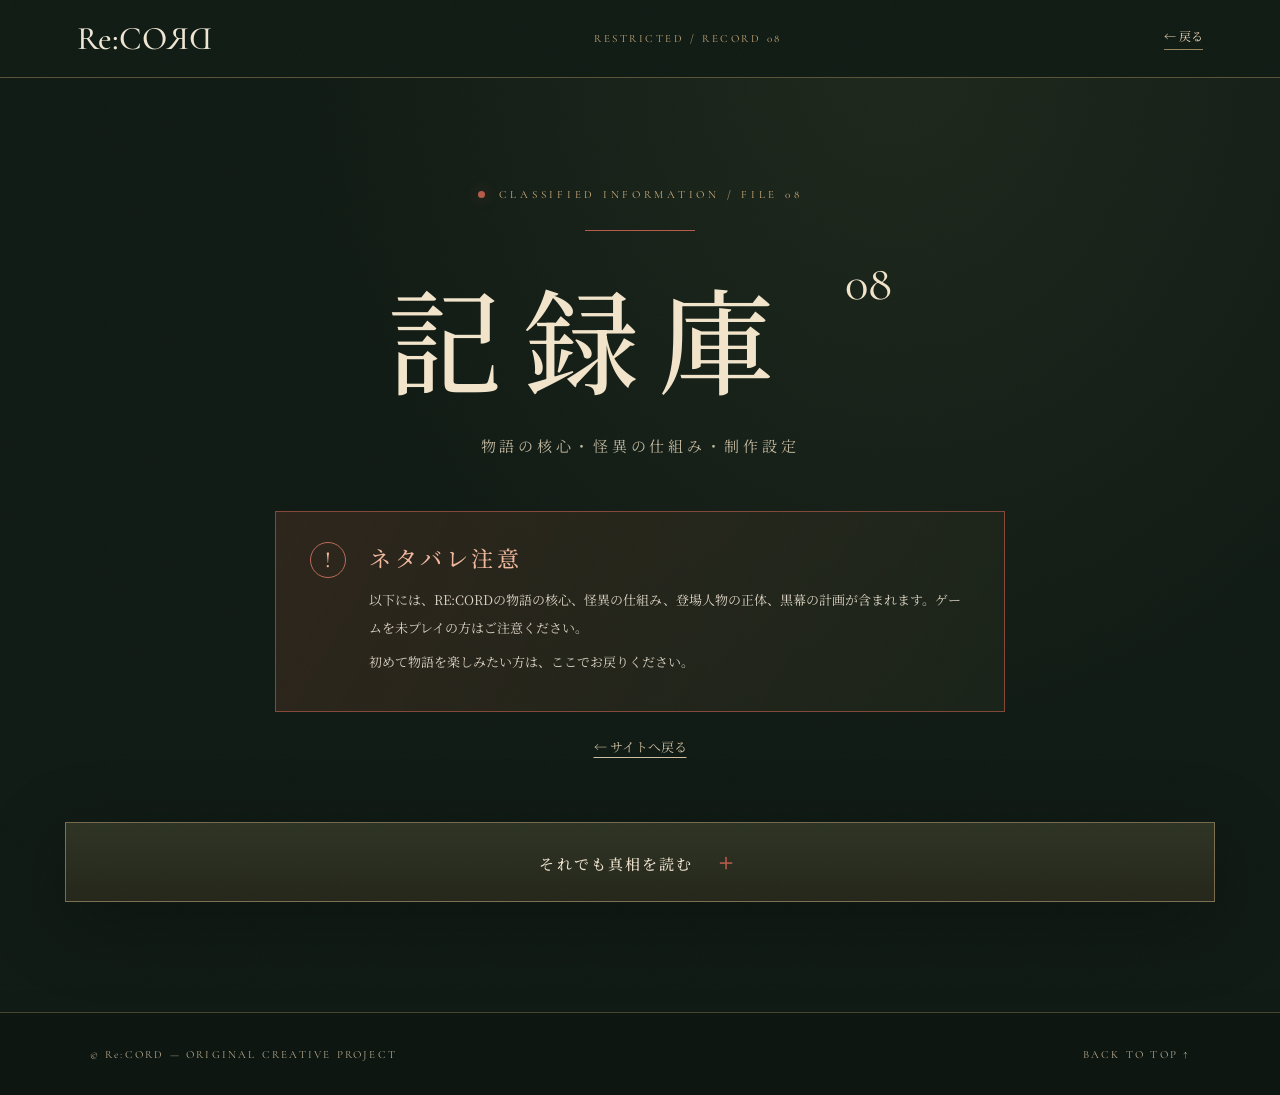
==== commit ededa005: "Add files via upload" ====
--- a/spoilers.html
+++ b/spoilers.html
@@ -40,7 +40,6 @@
 <div class="spoiler-content" id="spoilerContent">
 <div class="archive-reader-heading" id="recordIndex"><p class="archive-reader-overline">ACCESS GRANTED / CONFIDENTIAL RECORDS</p><h2>機密記録一覧</h2><p class="archive-reader-count">全13件の記録 ＋ 未確定事項</p><p class="archive-reader-description">読みたい項目を目次から選べます。以下は物語の核心を含む制作設定です。</p></div><details class="archive-mobile-index"><summary>記録の目次を開く<span>全14項目 ＋</span></summary><nav aria-label="記録庫の目次" class="archive-mobile-toc"><p class="archive-index-label">FILE INDEX / 目次</p><div class="archive-index-group"><p class="archive-index-group-title">01 / 世界と怪異</p><a href="#record-01"><span class="archive-index-number">01</span><span>伊良坂町と彼岸の秘密</span></a><a href="#record-02"><span class="archive-index-number">02</span><span>「十三段目」の発生条件</span></a><a href="#record-03"><span class="archive-index-number">03</span><span>写世（うつしよ）</span></a><a href="#record-04"><span class="archive-index-number">04</span><span>みどりさまの真実</span></a><a href="#record-05"><span class="archive-index-number">05</span><span>黒幕の計画</span></a></div><div class="archive-index-group"><p class="archive-index-group-title">02 / 事件と手がかり</p><a href="#record-06"><span class="archive-index-number">06</span><span>湊人と謎の少年の秘密</span></a><a href="#record-07"><span class="archive-index-number">07</span><span>灯寄せ（ひよせ）</span></a><a href="#record-08"><span class="archive-index-number">08</span><span>常世石（とこよいし）</span></a><a href="#record-09"><span class="archive-index-number">09</span><span>プロローグの詳細展開</span></a></div><div class="archive-index-group"><p class="archive-index-group-title">03 / 登場人物の秘密</p><a href="#record-10"><span class="archive-index-number">10</span><span>黒瀬朱音の秘密</span></a><a href="#record-11"><span class="archive-index-number">11</span><span>月森澪の正体と覚醒</span></a><a href="#record-12"><span class="archive-index-number">12</span><span>美原湊人の失踪の経緯</span></a><a href="#record-13"><span class="archive-index-number">13</span><span>謎の少年の道案内と結末</span></a></div><div class="archive-index-group"><p class="archive-index-group-title">04 / 未確定事項</p><a href="#record-14"><span class="archive-index-number">--</span><span>未確定の設定</span></a></div></nav></details><div class="archive-reading-layout"><nav aria-label="記録庫の目次" class="archive-toc"><p class="archive-index-label">FILE INDEX / 目次</p><div class="archive-index-group"><p class="archive-index-group-title">01 / 世界と怪異</p><a href="#record-01"><span class="archive-index-number">01</span><span>伊良坂町と彼岸の秘密</span></a><a href="#record-02"><span class="archive-index-number">02</span><span>「十三段目」の発生条件</span></a><a href="#record-03"><span class="archive-index-number">03</span><span>写世（うつしよ）</span></a><a href="#record-04"><span class="archive-index-number">04</span><span>みどりさまの真実</span></a><a href="#record-05"><span class="archive-index-number">05</span><span>黒幕の計画</span></a></div><div class="archive-index-group"><p class="archive-index-group-title">02 / 事件と手がかり</p><a href="#record-06"><span class="archive-index-number">06</span><span>湊人と謎の少年の秘密</span></a><a href="#record-07"><span class="archive-index-number">07</span><span>灯寄せ（ひよせ）</span></a><a href="#record-08"><span class="archive-index-number">08</span><span>常世石（とこよいし）</span></a><a href="#record-09"><span class="archive-index-number">09</span><span>プロローグの詳細展開</span></a></div><div class="archive-index-group"><p class="archive-index-group-title">03 / 登場人物の秘密</p><a href="#record-10"><span class="archive-index-number">10</span><span>黒瀬朱音の秘密</span></a><a href="#record-11"><span class="archive-index-number">11</span><span>月森澪の正体と覚醒</span></a><a href="#record-12"><span class="archive-index-number">12</span><span>美原湊人の失踪の経緯</span></a><a href="#record-13"><span class="archive-index-number">13</span><span>謎の少年の道案内と結末</span></a></div><div class="archive-index-group"><p class="archive-index-group-title">04 / 未確定事項</p><a href="#record-14"><span class="archive-index-number">--</span><span>未確定の設定</span></a></div></nav><div class="archive-files"><section aria-label="世界と怪異" class="archive-chapter"><div class="archive-chapter-head"><p>CHAPTER 01 / WORLD / ANOMALIES</p><h2>世界と怪異</h2></div><article class="secret-group" id="record-01"><div class="secret-index">FILE / 08-01</div><h3>伊良坂町と彼岸の秘密</h3><p class="secret-paragraph">伊良坂町は、現世である「此岸」と死者の世界に通じる「彼岸」の境界が、もともと不安定な土地である。</p><p class="secret-paragraph">そのため、特定の条件がそろうと、生きた人間でも彼岸に迷い込むことがある。</p><p class="secret-paragraph">町で長年繰り返されている失踪事件の一部は、この現象に関係している。</p><p class="secret-paragraph">彼岸へ渡った人間が、必ずしも帰還できないわけではない。</p></article><article class="secret-group" id="record-02"><div class="secret-index">FILE / 08-02</div><h3>「十三段目」の発生条件</h3><p class="secret-paragraph">伊良坂高等学校の屋上へ続く階段に存在する怪談。</p><p class="secret-paragraph">この怪異が成立する条件には、次の二つが関わっている。</p><p class="secret-paragraph"><strong>階段の段数を数えること。</strong> そして <strong>その行為を別の人間に観測されること。</strong></p><p class="secret-paragraph">条件が重なると、通常は存在しない階へと入り込み、彼岸に迷い込んでしまう。</p><p class="secret-paragraph">プロローグでは、主人公が階段を数えているところを幼なじみに目撃され、二人とも彼岸へ移動する。</p></article><article class="secret-group" id="record-03"><div class="secret-index">FILE / 08-03</div><h3>写世（うつしよ）</h3><p class="secret-paragraph"><strong>湊人（明人の兄）がかつて使用していた特殊なカメラ。</strong></p><p class="secret-paragraph">写真を撮影することで、その場所を一時的に彼岸側へと変化させ、通常の世界では見えない文字や道具を発見できる。</p><p class="secret-paragraph">彼岸で手に入れた特定の道具を、此岸へ持ち帰ることもできる。</p><p class="secret-paragraph">プロローグでは主人公が彼岸の教室で発見する。その時点では、湊人の持ち物だったことやカメラの正体は明かされない。</p></article><article class="secret-group" id="record-04"><div class="secret-index">FILE / 08-04</div><h3>みどりさまの真実</h3><p class="secret-paragraph">穂澄神社に祀られている豊作の神。</p><p class="secret-paragraph">かつて人間との間に、敬意と奉納を受ける代わりに豊かな実りを与えるという約束が存在した。</p><p class="secret-paragraph">しかし時代とともに信仰や奉納が減り、神は人間が約束を破ったと考えるようになる。</p><p class="secret-paragraph">かつて人々に恵みを与えていた神は、次第にその怒りを募らせていく。</p><p class="secret-paragraph">本来の呼び名「実りさま」が時代とともに訛り、「みどりさま」になったという由来を持つ。</p></article><article class="secret-group" id="record-05"><div class="secret-index">FILE / 08-05</div><h3>黒幕の計画</h3><p class="secret-paragraph">みどりさまは、彼岸に生きた人間を集め、その魂を喰らうことを企てている。</p><p class="secret-paragraph">魂を失った人間の肉体を怪異の器として利用し、彼らを率いて此岸へ進出する。</p><p class="secret-paragraph">最終的な目的は、<strong>百鬼夜行によって此岸と彼岸の関係を逆転させること。</strong></p><p class="secret-paragraph">そのために、湊人の存在と人を救おうとする意志までも利用している。</p></article><a class="archive-chapter-back" href="#recordIndex">目次に戻る ↑</a></section><section aria-label="事件と手がかり" class="archive-chapter"><div class="archive-chapter-head"><p>CHAPTER 02 / INVESTIGATION / EVENTS</p><h2>事件と手がかり</h2></div><article class="secret-group" id="record-06"><div class="secret-index">FILE / 08-06</div><h3>湊人と謎の少年の秘密</h3><p class="secret-paragraph">湊人（明人の兄）は、伊良坂町の失踪事件の謎を解明しようとしていた。</p><p class="secret-paragraph">しかし調査の過程で、みどりさまに欺かれ、「黄泉戸喫（よもつへぐい）」を行ってしまう。</p><p class="secret-paragraph">その結果、湊人の存在は分かたれ、その半身が謎の少年の姿となった。</p><p class="secret-paragraph">少年は不完全な記憶しか持たず、主人公が自分の弟であることも認識していない。</p><p class="secret-paragraph">しかし湊人が持っていた「人を助けたい」という意志は残っている。</p><p class="secret-paragraph">少年は迷い人を此岸へ帰そうとしているが、みどりさまによって帰還経路の行き先がすり替えられていることには気づいていない。</p><p class="secret-paragraph">一方、みどりさまはその善意を利用し、人々を彼岸の一か所へ集めている。</p><p class="secret-paragraph">また、湊人に似た人物の目撃談にも黒幕の介入がある。</p><p class="secret-paragraph">少年の正体と「観測」の関係に関する詳しいルールは、今後詰める。</p><p class="secret-paragraph">これは物語の根幹に関わる秘密として扱う。</p></article><article class="secret-group" id="record-07"><div class="secret-index">FILE / 08-07</div><h3>灯寄せ（ひよせ）</h3><p class="secret-paragraph">彼岸へ迷い込んだ人々が集まる場所。</p><p class="secret-paragraph">少年は人々を救うために行動しているが、その結果が黒幕による生者の収集に利用されている。</p><p class="secret-paragraph">「灯りを頼りに集まる」という救いの意味と、「魂を集める」という恐ろしい意味を持つ場所。</p><p class="secret-paragraph">具体的な外観や内部構造は未決定。</p></article><article class="secret-group" id="record-08"><div class="secret-index">FILE / 08-08</div><h3>常世石（とこよいし）</h3><p class="secret-paragraph">此岸と彼岸をつなぐ仕組みに関わる重要な石。</p><p class="secret-paragraph">主人公が物語の終盤で、二つの世界をつなぐバイパスを断ち切ろうとする展開に関係する。</p><p class="secret-paragraph">ただし、常世石自体が通路なのか、接続を維持する要石なのか、破壊や解除の具体的な方法はまだ確定していない。</p></article><article class="secret-group" id="record-09"><div class="secret-index">FILE / 08-09</div><h3>プロローグの詳細展開</h3><p class="secret-paragraph">主人公に手がかりを残したのは、実は謎の少年。ただし、この事実はプロローグでは明かされない。</p><ol class="secret-ordered"><li>日常の学校生活の中で、二人の生徒が「十三段目」と湊人に似た人物の目撃談を話す。</li><li>湊人の特徴に関する話を聞いた主人公が、二人に詳しい話を尋ねる。</li><li>幼なじみが危険な場所へ向かおうとする主人公を心配する。</li><li>主人公が放課後、屋上階段で段数を数える。</li><li>後を追ってきた幼なじみがその姿を目撃し、怪談の条件が成立する。</li><li>二人は彼岸へ迷い込む。</li><li>探索の途中で離ればなれになった主人公が「虚面」に遭遇する。</li><li>主人公は教室に隠れ、物音を立てずに怪異をやり過ごす。</li><li>その教室で古いカメラ「写世」を発見する。</li><li>撮影によって、普段は見えない文字が浮かび上がる。</li><li>文字を手がかりに幼なじみを探し、閉じ込められた部屋を見つける。</li><li>「鍵は、時の止まった場所に」という手がかりから、止まった時計の裏にある鍵を見つける。</li><li>幼なじみを救出し、二人で現世への帰還を目指す。</li></ol></article><a class="archive-chapter-back" href="#recordIndex">目次に戻る ↑</a></section><section aria-label="登場人物の秘密" class="archive-chapter"><div class="archive-chapter-head"><p>CHAPTER 03 / CHARACTER / SECRETS</p><h2>登場人物の秘密</h2></div><article class="secret-group" id="record-10"><div class="secret-index">FILE / 08-10</div><h3>黒瀬朱音の秘密</h3><p class="secret-paragraph">朱音は生まれつき怪異を引き寄せる体質を持つ。しかし本人には怪異が見えず、その体質にも気づいていない。</p><p class="secret-paragraph">幼少期のいじめはこの体質と関係しており、みどりさまも関与していた。具体的な仕組みと関与の方法は未確定。</p><p class="secret-paragraph">幼い頃に朱音を助けたのは明人。朱音にとって忘れられない出来事であり、明人への憧れと恋愛感情につながっているが、明人自身は覚えていない。</p><p class="secret-paragraph">朱音の対人洞察力は怪異による能力ではなく、本人の経験から身についたもの。</p></article><article class="secret-group" id="record-11"><div class="secret-index">FILE / 08-11</div><h3>月森澪の正体と覚醒</h3><p class="secret-paragraph">澪は彼岸の住人。人間の身体を「器」として怪異の魂が宿った存在であり、元の身体の持ち主本人ではない。</p><p class="secret-paragraph">澪の魂は「穢れのない澄んだ状態」だった。具体的な理由と性質の影響はまだ未確定。</p><p class="secret-paragraph">物語序盤では澪自身もその正体を知らず、自分の過去も覚えていない。正体を知った際には、仲間に嫌われないかを心配するが、全員に受け入れられる。</p><p class="secret-paragraph">その後、仲間を守りたい思いから守護・結界の力が覚醒する。淡く半透明な光の障壁を展開し、怪異の攻撃から仲間を守る。治癒・浄化などの能力は現時点では設定していない。</p></article><article class="secret-group" id="record-12"><div class="secret-index">FILE / 08-12</div><h3>美原湊人の失踪の経緯</h3><p class="secret-paragraph">美原湊人は美原家に伝わる「導き手」の役割を担っていた。神代家とは長い協力関係にあり、神代怜は親友で信頼できる相棒。</p><p class="secret-paragraph">みどりさまが仕組んだ捜索依頼を受けて向かった先で、湊人は本当に助けを必要としていた人物を救助した。救助された人物は罠を知らず、感謝のお礼として偶然持っていたリンゴを渡す。</p><p class="secret-paragraph">湊人がそのリンゴを口にしたことで「黄泉戸喫（よもつへぐい）」が成立。異変を自覚する前に彼岸へ引き込まれ、その存在は分かたれた。リンゴは禁断の果実を象徴するが、詳しい仕組みは未確定。</p><p class="secret-paragraph">湊人と救助された人物の善意が、豊作の神であるみどりさまに利用された事件。湊人は罠を予見していたわけではない。</p></article><article class="secret-group" id="record-13"><div class="secret-index">FILE / 08-13</div><h3>謎の少年の道案内と結末</h3><p class="secret-paragraph">謎の少年は、湊人の存在から分かれた半身。少年自身はその正体を知らず、湊人としての記憶も持っていない。</p><p class="secret-paragraph">少年は善意で迷い人を正しいはずの帰還経路へ案内している。しかし、みどりさまが行き先を変更したため、実際には人々をみどりさまのもとへ送り込んでしまっていた。</p><p class="secret-paragraph">少年と明人は、みどりさまから同時に真実を知らされる。少年は深く後悔するが、明人は人を救いたいという思いが本物だったことを伝え、少年は再び立ち上がる。</p><p class="secret-paragraph">物語終盤、少年は湊人の半身であることを知り、元の存在へ戻ることを受け入れる。明人との間に生まれた友情は本物だが、少年としての独立した存在は消える。</p><p class="secret-paragraph">湊人へ戻った後、湊人には少年として過ごした間の記憶が一切残らない。明人は少年に別れを告げ、帰ってきた湊人と再会する。</p></article><a class="archive-chapter-back" href="#recordIndex">目次に戻る ↑</a></section><section aria-label="未確定事項" class="archive-chapter"><div class="archive-chapter-head"><p>CHAPTER 04 / PENDING / CONCEPTS</p><h2>未確定事項</h2></div><section class="secret-group pending-settings" id="record-14"><div class="secret-index">FILE / UNCONFIRMED</div><h3>未確定の設定</h3><p class="secret-paragraph">以下は正式設定として追加せず、今後の制作で決定する項目です。</p><ul><li>謎の少年の正式な名前（必要であれば）と、容姿の詳細</li><li>登場人物の具体的な外見や、未確定のプロフィール情報</li><li>常世石の設置場所や正確な機能</li><li>灯寄せの外観と内部構造</li><li>豊作祭で行われる具体的な儀式</li><li>写世の能力の制限や使用条件の詳細</li><li>終盤の具体的なシーン・台詞と、未確定の結末の細部</li><li>発売日・対応機種・価格などの商品情報</li></ul></section><a class="archive-chapter-back" href="#recordIndex">目次に戻る ↑</a></section></div></div><div class="secret-finish"><span>END OF FILE 08</span><a href="index.html#top">本編サイトへ戻る　↗</a></div></div>
 </details>
-<p class="classified-footnote">※誤閲覧防止のための確認表示です。パスワード保護ではないため、HTMLソースには内容が含まれます。</p>
 </section>
 </main>
 <footer class="site-footer"><span>© Re:CORD — ORIGINAL CREATIVE PROJECT</span><a href="index.html#top">BACK TO TOP ↑</a></footer>
